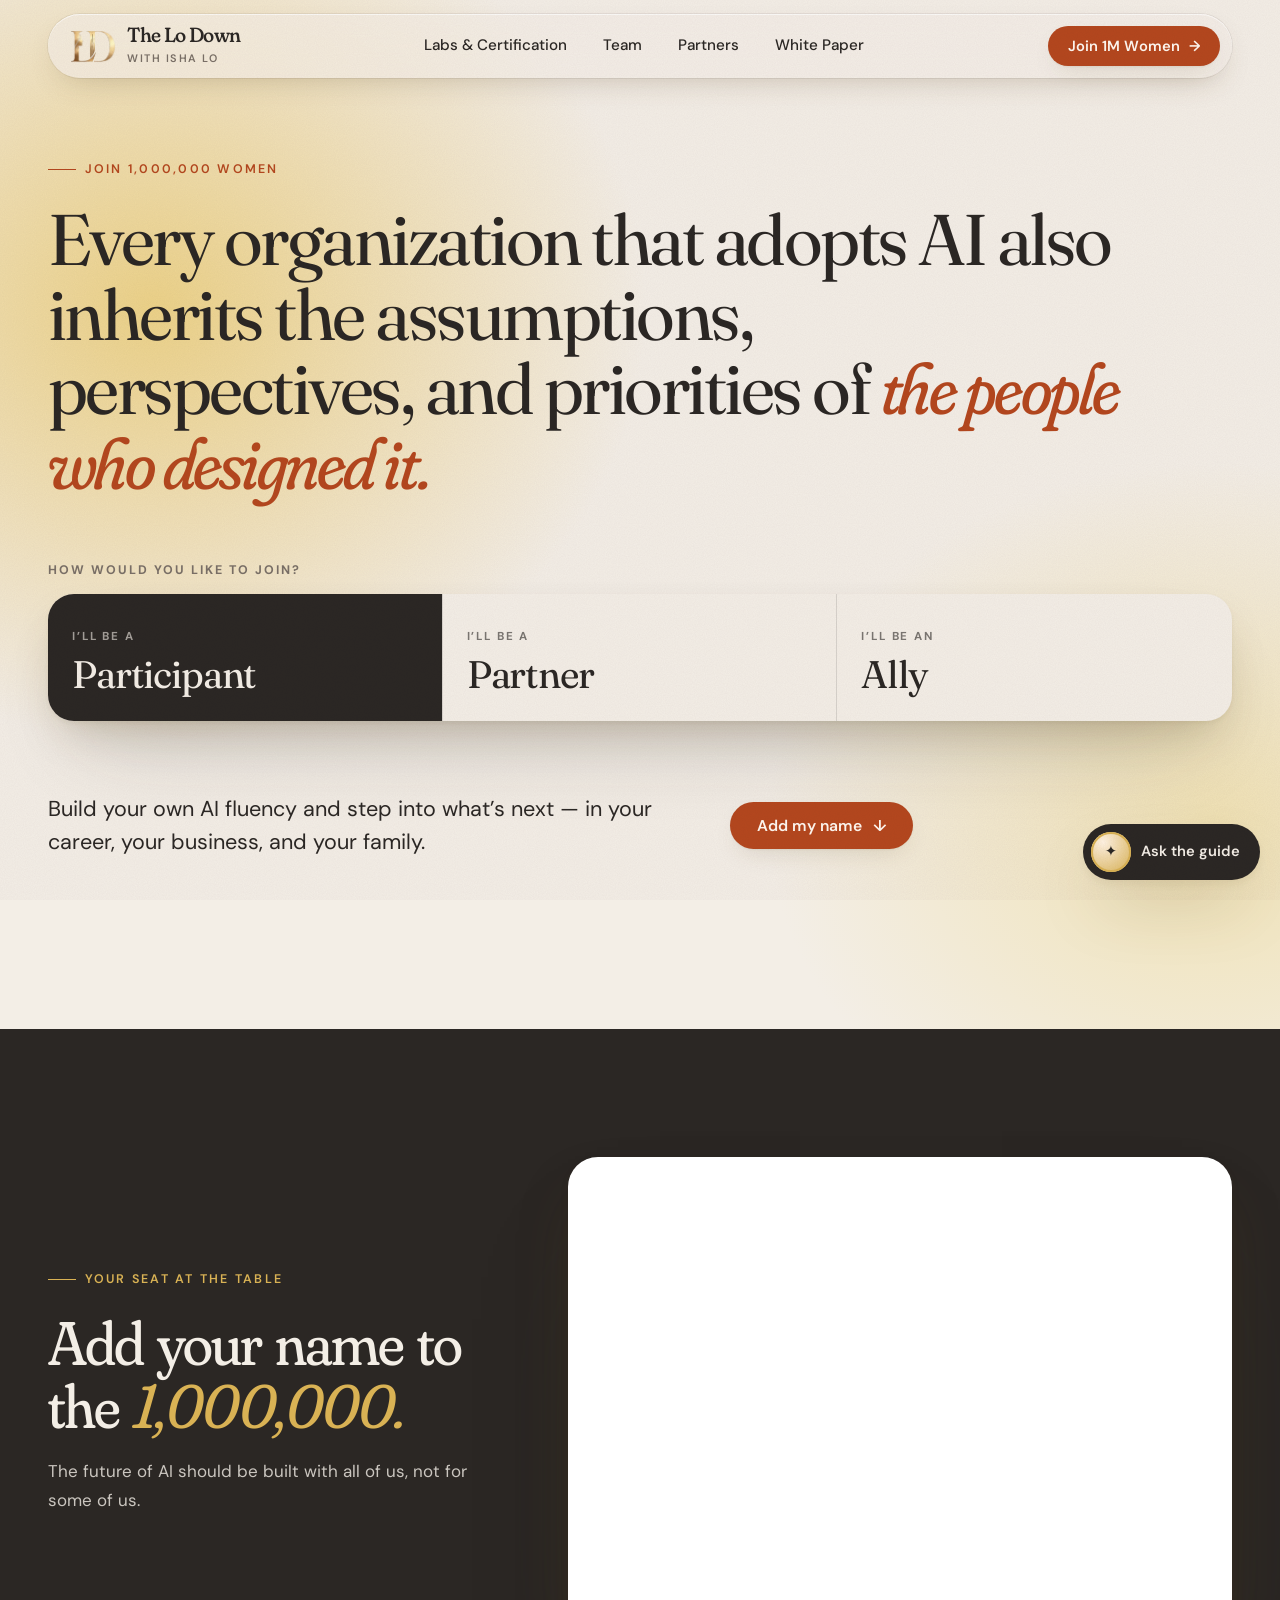
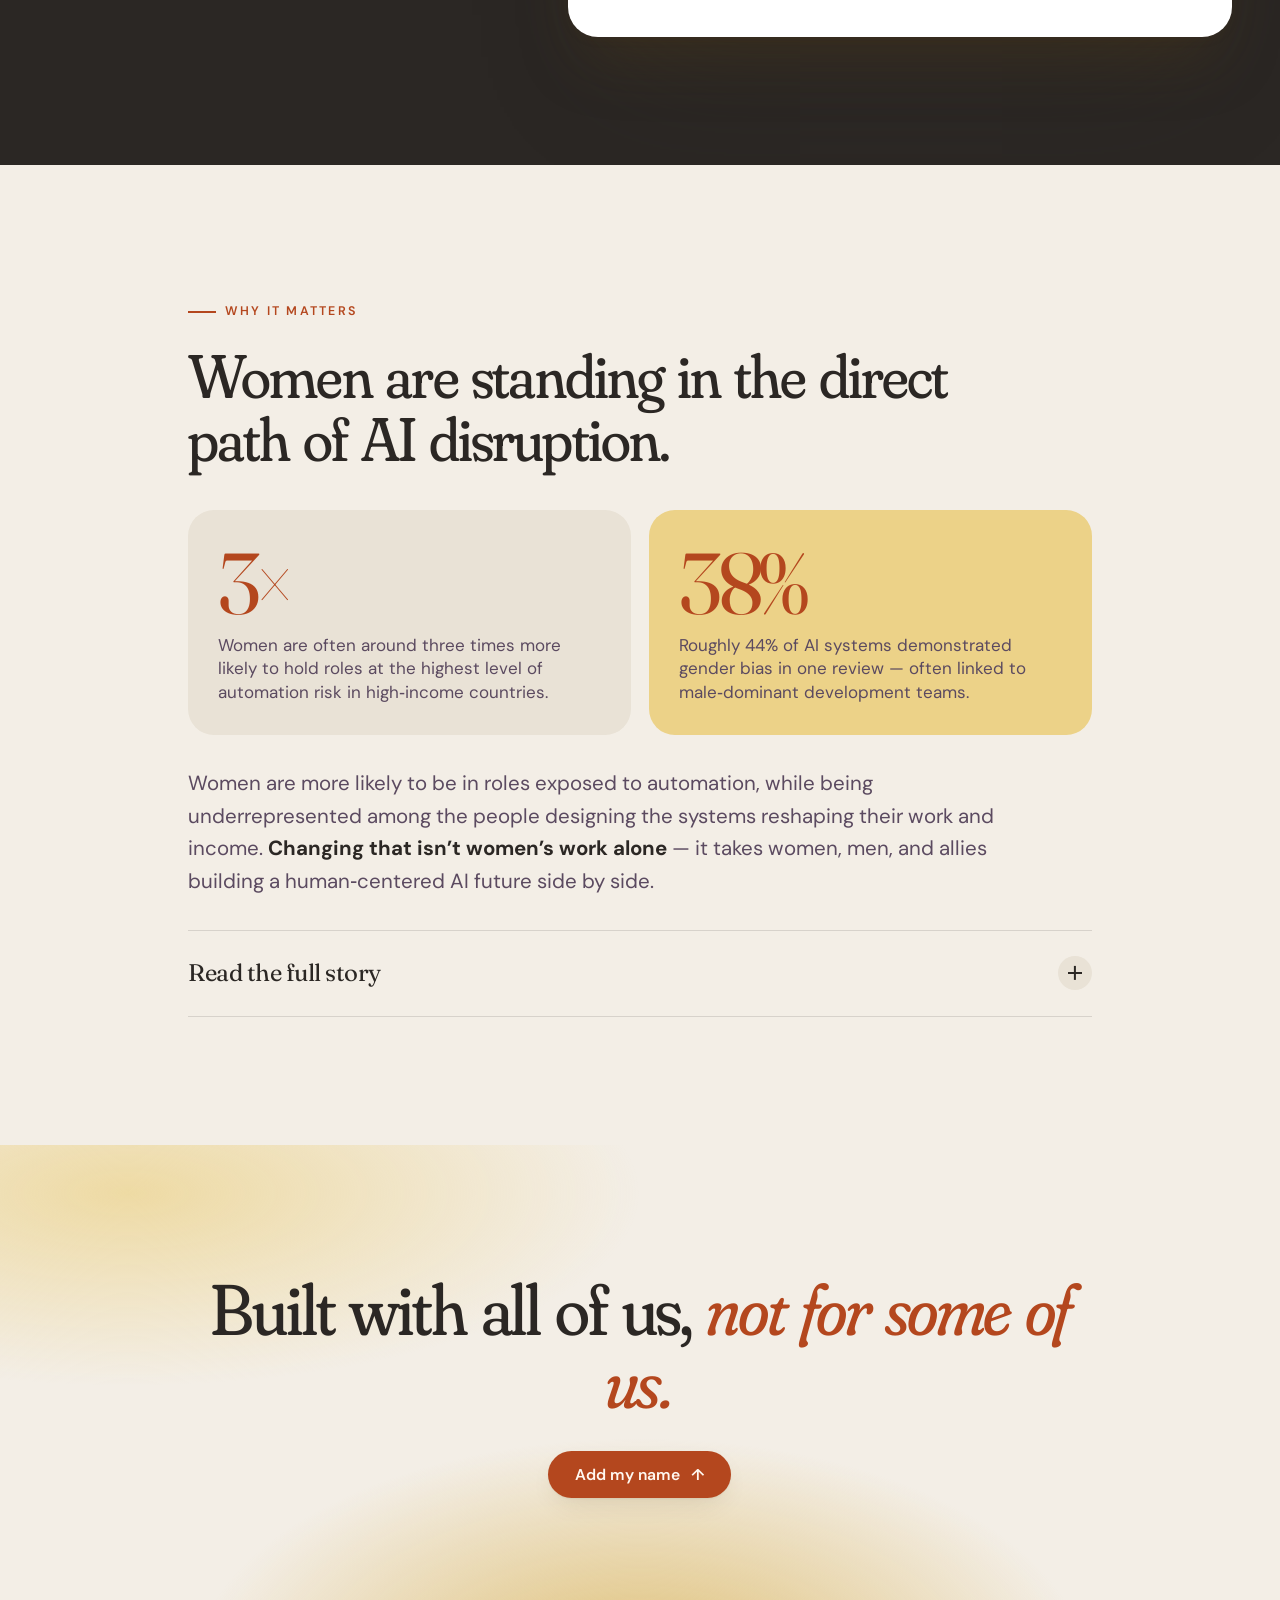
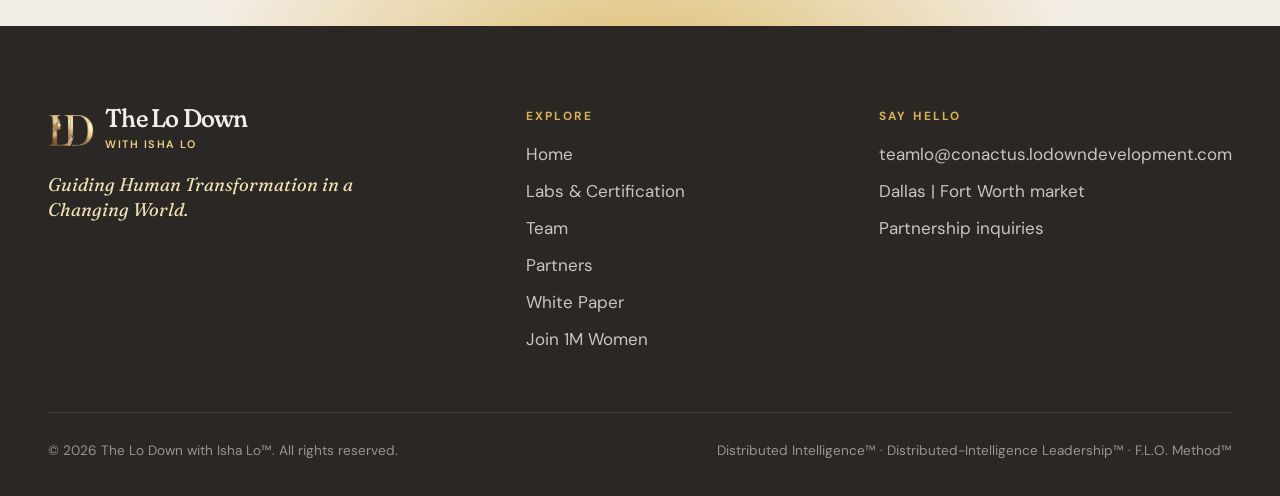
==== join.html @ 31e15799 "Build The Lo Down with Isha Lo website Six-page static site: home, labs and certification, team, joi" ====
<!DOCTYPE html>
<html lang="en">
<head>
<meta charset="utf-8">
<meta name="viewport" content="width=device-width, initial-scale=1">
<title>Join 1M Women — The Lo Down with Isha Lo</title>
<meta name="description" content="Join the mission to transform the digital wellness of 1,000,000 women as a participant, partner, or ally. The future of AI should be built with all of us, not for some of us.">
<link rel="icon" href="images/logo-mark.png">
<link rel="preconnect" href="https://fonts.googleapis.com">
<link rel="preconnect" href="https://fonts.gstatic.com" crossorigin>
<link href="https://fonts.googleapis.com/css2?family=DM+Sans:ital,opsz,wght@0,9..40,300..700;1,9..40,300..700&family=Fraunces:ital,opsz,wght,SOFT@0,9..144,300..700,0..100;1,9..144,300..700,0..100&display=swap" rel="stylesheet">
<link rel="stylesheet" href="css/style.css">
</head>
<body data-page="join">
<div id="site-header"></div>

<main>
<section class="jhero">
  <div class="wrap">
    <span class="eyebrow reveal">Join 1,000,000 Women</span>
    <blockquote class="reveal" style="--d:.06s">Every organization that adopts AI also inherits the assumptions, perspectives, and priorities of <em>the people who designed it.</em></blockquote>

    <div class="roles reveal" style="--d:.14s">
      <p class="pick">How would you like to join?</p>
      <div class="role-tabs" role="tablist" aria-label="How would you like to join?">
        <button role="tab" aria-selected="true" data-r="participant"><span class="n">I’ll be a</span><b>Participant</b></button>
        <button role="tab" aria-selected="false" data-r="partner"><span class="n">I’ll be a</span><b>Partner</b></button>
        <button role="tab" aria-selected="false" data-r="ally"><span class="n">I’ll be an</span><b>Ally</b></button>
      </div>
      <div class="role-panel" id="rolePanel">
        <p>Build your own AI fluency and step into what’s next — in your career, your business, and your family.</p>
        <div class="btns">
          <a class="btn btn-clay" id="roleBtn" href="#form">Add my name <span class="arr">↓</span></a>
          <a class="btn btn-clay" id="rolePartner" href="partners.html" hidden>See partner tiers <span class="arr">→</span></a>
        </div>
      </div>
    </div>
  </div>
</section>

<!-- FORM FIRST: this is the goal of the page -->
<section class="sec enroll" id="form">
  <div class="wrap enroll-grid">
    <div class="reveal">
      <span class="eyebrow">Your seat at the table</span>
      <h2>Add your name to the <em>1,000,000.</em></h2>
      <p style="margin-top:1.2rem">The future of AI should be built with all of us, not for some of us.</p>
    </div>
    <div class="form-embed reveal" style="--d:.1s"><iframe title="Join 1M Women form" src="https://api.leadconnectorhq.com/widget/form/Q6xUotUfxnujanOTKWmt" loading="lazy"></iframe></div>
  </div>
</section>

<!-- WHY: short version first, full research on tap -->
<section class="sec">
  <div class="wrap" style="max-width:1000px">
    <span class="eyebrow reveal">Why it matters</span>
    <h2 class="reveal" style="max-width:14em">Women are standing in the direct path of AI disruption.</h2>
    <div class="dstats">
      <div class="dstat reveal"><b data-count="3" data-suf="×">3×</b><span>Women are often around three times more likely to hold roles at the highest level of automation risk in high‑income countries.</span></div>
      <div class="dstat reveal" style="--d:.1s"><b data-count="44" data-suf="%">44%</b><span>Roughly 44% of AI systems demonstrated gender bias in one review — often linked to male‑dominant development teams.</span></div>
    </div>
    <p class="lead reveal" style="margin-top:2rem">Women are more likely to be in roles exposed to automation, while being underrepresented among the people designing the systems reshaping their work and income. <b style="color:var(--ink)">Changing that isn’t women’s work alone</b> — it takes women, men, and allies building a human‑centered AI future side by side.</p>

    <details class="more reveal">
      <summary>Read the full story <span class="plus"></span></summary>
      <div class="more-body">
        <p>In high‑income countries, women’s jobs are significantly more exposed to AI‑driven automation than men’s. At the same time, women remain underrepresented in AI and data careers, making up only a minority of the global AI workforce.</p>
        <p>Research from the UN system and others finds that this underrepresentation shows up inside the technology itself: in one review, roughly 44% of AI systems demonstrated gender bias, often linked to homogeneous, male‑dominant development teams. When fewer women work in AI and STEM, fewer women influence how these systems are built, governed, and deployed.</p>
        <p><b>AI is becoming part of everyday life across the globe.</b> It is transforming how we live, learn, work, build businesses, access healthcare, manage our finances, and raise our children. Every time we use AI, we inherit more than technology — we inherit the perspectives, values, priorities, assumptions, and blind spots of the people who built it. That’s why who builds AI, and who has a voice in shaping its future, matters to every person on the planet.</p>
      </div>
    </details>
  </div>
</section>

<section class="sec finale">
  <div class="wrap">
    <h2 class="reveal" style="font-size:clamp(2.2rem,5.6vw,4.6rem)">Built with all of us, <em>not for some of us.</em></h2>
    <div class="reveal" style="margin-top:2rem"><a class="btn btn-clay" href="#form">Add my name <span class="arr">↑</span></a></div>
  </div>
</section>
</main>

<div id="site-footer"></div>
<script src="js/main.js"></script>
</body>
</html>
---- css/style.css ----
/* ==========================================================
   The Lo Down with Isha Lo — design system
   Mood: golden-hour, slow, warm. Low sun, soft grain, calm motion.
   Only transform + opacity are animated.
   ========================================================== */

:root {
  /* Palette pulled from the client's live site + logo: warm greige, mustard gold, charcoal, wood, copper.
     (Token names kept from the first pass: peach = light gold tint, apricot = gold accent, lilac = mustard,
      sage = wood, clay = copper CTA, plum = charcoal.) */
  --cream: #F3EEE6;
  --sand: #E9E2D6;
  --peach: #F0E2B4;
  --apricot: #D9B254;
  --clay: #B4471E;
  --clay-d: #8E3514;
  --plum: #2B2724;
  --plum-2: #46403A;
  --mauve: #7A7067;
  --lilac: #ECD288;
  --sage: #B98A55;
  --sage-d: #7C5A32;

  --ink: var(--plum);
  --ink-soft: #5B4A60;
  --line: rgba(43, 39, 36, .14);

  --serif: 'Fraunces', Georgia, 'Times New Roman', serif;
  --sans: 'DM Sans', system-ui, -apple-system, 'Segoe UI', sans-serif;

  --spring: cubic-bezier(.34, 1.56, .64, 1);
  --ease: cubic-bezier(.22, 1, .36, 1);

  /* layered, color-tinted shadows: base -> elevated -> floating */
  --sh-1: 0 1px 2px rgba(90, 64, 24, .07), 0 10px 26px -10px rgba(90, 64, 24, .18);
  --sh-2: 0 2px 4px rgba(90, 64, 24, .06), 0 20px 44px -14px rgba(90, 64, 24, .26), 0 44px 90px -40px rgba(43, 39, 36, .3);
  --sh-3: 0 4px 8px rgba(90, 64, 24, .08), 0 32px 64px -18px rgba(90, 64, 24, .34), 0 70px 120px -50px rgba(43, 39, 36, .45);

  --gut: clamp(20px, 4vw, 48px);
  --sp: clamp(76px, 10vw, 150px);
  --r: 28px;
}

*, *::before, *::after { box-sizing: border-box; }
html { scroll-behavior: smooth; -webkit-text-size-adjust: 100%; }
body {
  margin: 0;
  font-family: var(--sans);
  font-size: 1.0625rem;
  line-height: 1.7;
  color: var(--ink);
  background: var(--cream);
  overflow-x: hidden;
  -webkit-font-smoothing: antialiased;
}
img, svg { display: block; max-width: 100%; }
a { color: inherit; text-decoration: none; }
button { font: inherit; color: inherit; cursor: pointer; border: 0; background: none; padding: 0; }
ul { list-style: none; margin: 0; padding: 0; }
p { margin: 0 0 1.1em; }
h1, h2, h3, h4 { margin: 0; font-family: var(--serif); font-weight: 400; font-variation-settings: "SOFT" 100, "opsz" 144; line-height: 1.02; letter-spacing: -.03em; }
h1, h2, h3 { word-spacing: .07em; }
h1 em, h2 em, h3 em { padding-right: .06em; }
h1 { font-size: clamp(2.7rem, 7vw, 6rem); }
h2 { font-size: clamp(2.1rem, 4.8vw, 4rem); }
h3 { font-size: clamp(1.4rem, 2.4vw, 2rem); line-height: 1.12; letter-spacing: -.02em; }
em, .it { font-style: italic; font-variation-settings: "SOFT" 100, "opsz" 144; }
:focus-visible { outline: 2px solid var(--clay); outline-offset: 3px; border-radius: 6px; }
::selection { background: var(--apricot); color: var(--plum); }

/* film grain */
body::after {
  content: ""; position: fixed; inset: 0; z-index: 900; pointer-events: none; opacity: .07; mix-blend-mode: multiply;
  background-image: url("data:image/svg+xml;utf8,<svg xmlns='http://www.w3.org/2000/svg' width='220' height='220'><filter id='n'><feTurbulence type='fractalNoise' baseFrequency='.9' numOctaves='2' stitchTiles='stitch'/><feColorMatrix values='0 0 0 0 .2  0 0 0 0 .1  0 0 0 0 .15  0 0 0 .9 0'/></filter><rect width='100%' height='100%' filter='url(%23n)'/></svg>");
}

.wrap { width: 100%; max-width: 1280px; margin-inline: auto; padding-inline: var(--gut); }
.sec { padding-block: var(--sp); position: relative; overflow-x: clip; }
.cap-grid > *, .split > *, .team-grid > * { min-width: 0; }
.eyebrow { font-family: var(--sans); font-size: .78rem; font-weight: 600; letter-spacing: .18em; text-transform: uppercase; color: var(--clay); display: inline-flex; align-items: center; gap: .7em; margin-bottom: 1.4rem; }
.eyebrow::before { content: ""; width: 28px; height: 1.5px; background: currentColor; }
.lead { font-size: clamp(1.15rem, 1.6vw, 1.4rem); line-height: 1.6; color: var(--ink-soft); max-width: 40em; }
.tm { font-size: .5em; vertical-align: super; letter-spacing: 0; font-family: var(--sans); }
.sr { position: absolute; width: 1px; height: 1px; overflow: hidden; clip: rect(0 0 0 0); white-space: nowrap; }

/* reveal on scroll */
.js .reveal { opacity: 0; transform: translateY(28px); transition: opacity .9s var(--ease), transform .9s var(--ease); transition-delay: var(--d, 0s); }
.js .reveal.in { opacity: 1; transform: none; }

/* ---------- buttons ---------- */
.btn {
  position: relative; isolation: isolate; display: inline-flex; align-items: center; gap: .65em;
  padding: 1em 1.7em; border-radius: 999px; font-weight: 600; font-size: .98rem; letter-spacing: .005em; line-height: 1;
  transition: transform .5s var(--spring);
  will-change: transform;
}
.btn::before, .btn::after { content: ""; position: absolute; inset: 0; border-radius: inherit; z-index: -1; transition: opacity .35s var(--ease); }
.btn-clay { color: #fff8f0; background: var(--clay); box-shadow: var(--sh-1); }
.btn-clay::after { background: var(--clay-d); opacity: 0; }
.btn-clay::before { box-shadow: 0 18px 36px -10px rgba(180, 71, 30, .65); opacity: 0; }
.btn-clay:hover::after, .btn-clay:focus-visible::after { opacity: 1; }
.btn-clay:hover::before, .btn-clay:focus-visible::before { opacity: 1; }
.btn-ghost { color: var(--ink); box-shadow: inset 0 0 0 1.5px var(--ink); }
.btn-ghost::after { background: var(--plum); opacity: 0; }
.btn-ghost:hover, .btn-ghost:focus-visible { color: var(--cream); }
.btn-ghost:hover::after, .btn-ghost:focus-visible::after { opacity: 1; }
.btn-light { color: var(--plum); background: var(--cream); box-shadow: var(--sh-1); }
.btn-light::after { background: var(--peach); opacity: 0; }
.btn-light:hover::after, .btn-light:focus-visible::after { opacity: 1; }
.btn:hover { transform: translateY(-3px); }
.btn:active { transform: translateY(0) scale(.97); }
.btn .arr { display: inline-block; transition: transform .5s var(--spring); }
.btn:hover .arr { transform: translateX(4px); }

.tlink { position: relative; font-weight: 600; display: inline-flex; gap: .5em; padding-bottom: 2px; }
.tlink::after { content: ""; position: absolute; left: 0; right: 0; bottom: 0; height: 1.5px; background: currentColor; transform-origin: left; transform: scaleX(.35); transition: transform .5s var(--ease); }
.tlink:hover::after, .tlink:focus-visible::after { transform: scaleX(1); }
.tlink:active { opacity: .7; }

/* ---------- header ---------- */
.hdr { position: fixed; top: 14px; left: 0; right: 0; z-index: 500; padding-inline: var(--gut); pointer-events: none; }
.hdr-in {
  pointer-events: auto; max-width: 1280px; margin-inline: auto; display: flex; align-items: center; justify-content: space-between; gap: 20px;
  padding: 10px 12px 10px 22px; border-radius: 999px; position: relative; isolation: isolate;
  background: rgba(243, 238, 230, .72); backdrop-filter: blur(18px) saturate(1.3); -webkit-backdrop-filter: blur(18px) saturate(1.3);
  box-shadow: 0 1px 0 rgba(255, 255, 255, .7) inset, 0 0 0 1px rgba(43, 39, 36, .07), 0 12px 32px -14px rgba(90, 64, 24, .3);
  transition: transform .6s var(--ease);
}
.hdr.hide .hdr-in { transform: translateY(-140%); }
.logo { display: inline-flex; align-items: center; gap: 11px; }
.logo img { height: 34px; width: auto; transition: transform .8s var(--spring); }
.logo:hover img { transform: scale(1.08) rotate(-3deg); }
.logo b { display: block; font-family: var(--serif); font-weight: 500; font-size: 1.28rem; letter-spacing: -.03em; line-height: 1; font-variation-settings: "SOFT" 100, "opsz" 72; }
.logo small { display: block; font-size: .68rem; letter-spacing: .14em; text-transform: uppercase; color: var(--mauve); margin-top: 3px; font-weight: 600; }
.nav { display: flex; align-items: center; gap: 4px; }
.nav a.nl { position: relative; padding: .6em 1.05em; font-weight: 500; font-size: .95rem; border-radius: 999px; }
.nav a.nl::after { content: ""; position: absolute; left: 1.05em; right: 1.05em; bottom: .28em; height: 1.5px; background: var(--clay); transform: scaleX(0); transform-origin: left; transition: transform .5s var(--ease); }
.nav a.nl:hover::after, .nav a.nl:focus-visible::after, .nav a.nl.on::after { transform: scaleX(1); }
.nav a.nl:active { opacity: .6; }
.hdr .btn { padding: .85em 1.35em; font-size: .92rem; }
.burger { display: none; width: 46px; height: 46px; border-radius: 50%; position: relative; }
.burger i { position: absolute; left: 13px; right: 13px; height: 1.8px; background: var(--ink); border-radius: 2px; transition: transform .5s var(--ease); }
.burger i:nth-child(1) { top: 18px; } .burger i:nth-child(2) { top: 26px; }
.menu-open .burger i:nth-child(1) { transform: translateY(4px) rotate(45deg); }
.menu-open .burger i:nth-child(2) { transform: translateY(-4px) rotate(-45deg); }
.mnav { position: fixed; inset: 0; z-index: 480; background: var(--plum); color: var(--cream); display: flex; flex-direction: column; justify-content: center; gap: 6px; padding: 100px var(--gut) 40px; visibility: hidden; opacity: 0; transform: translateY(-16px); transition: opacity .5s var(--ease), transform .6s var(--ease), visibility 0s .6s; }
.menu-open .mnav { visibility: visible; opacity: 1; transform: none; transition-delay: 0s; }
.mnav a.ml { font-family: var(--serif); font-size: clamp(2rem, 9vw, 3rem); letter-spacing: -.03em; padding: .15em 0; border-bottom: 1px solid rgba(243, 238, 230, .12); }
.mnav a.ml:active { opacity: .6; }
.mnav .btn { margin-top: 24px; align-self: flex-start; }
@media (max-width: 940px) {
  .nav { display: none; } .hdr .btn.desk { display: none; } .burger { display: block; }
  .hdr-in { padding: 8px 8px 8px 18px; }
}


/* ---------- hero (home) ---------- */
.hero { position: relative; padding: 150px 0 60px; overflow: hidden; background:
  radial-gradient(60% 55% at 85% 20%, rgba(240, 226, 180, .95), transparent 70%),
  radial-gradient(50% 50% at 8% 90%, rgba(236, 210, 136, .7), transparent 70%),
  radial-gradient(45% 40% at 60% 105%, rgba(217, 178, 84, .5), transparent 70%),
  var(--cream); }
.blob { position: absolute; border-radius: 50%; filter: blur(50px); opacity: .55; pointer-events: none; will-change: transform; }
.blob.a { width: 420px; height: 420px; background: var(--apricot); top: -120px; right: -80px; animation: drift 14s ease-in-out infinite alternate; }
.blob.b { width: 360px; height: 360px; background: var(--lilac); bottom: -100px; left: -100px; animation: drift 18s ease-in-out infinite alternate-reverse; }
@keyframes drift { from { transform: translate3d(0, 0, 0) scale(1); } to { transform: translate3d(-40px, 50px, 0) scale(1.15); } }
.hero-grid { display: grid; grid-template-columns: 1.05fr 1fr; gap: clamp(28px, 5vw, 72px); align-items: center; position: relative; z-index: 2; }
.hero h1 { margin-bottom: .35em; }
.hero h1 .l1 { display: block; }
.hero h1 .l2 { display: block; font-size: .42em; line-height: 1.15; letter-spacing: -.02em; color: var(--clay); font-style: italic; margin-top: .5em; }
.hero .lead { margin-bottom: 2rem; }
.hero .ctas { display: flex; flex-wrap: wrap; gap: 14px; }
.hero-photo { position: relative; }
.arch { position: relative; aspect-ratio: 5/4.3; border-radius: 240px 240px 30px 30px; overflow: hidden; box-shadow: var(--sh-3); isolation: isolate; background: var(--peach); }
.arch img { width: 100%; height: 100%; object-fit: cover; object-position: 50% 40%; transform: scale(1.08); will-change: transform; }
.arch::before { content: ""; position: absolute; inset: 0; z-index: 1; background: linear-gradient(to top, rgba(43, 39, 36, .55), transparent 55%); }
.arch::after { content: ""; position: absolute; inset: 0; z-index: 2; background: linear-gradient(160deg, var(--apricot), var(--clay)); mix-blend-mode: multiply; opacity: .42; }
.chip3 { position: absolute; z-index: 3; background: rgba(243, 238, 230, .92); backdrop-filter: blur(10px); border-radius: 20px; padding: 14px 18px; box-shadow: var(--sh-2); will-change: transform; }
.chip3.c1 { left: -6%; bottom: 12%; animation: bob 7s ease-in-out infinite; }
.chip3.c2 { right: -3%; top: 8%; animation: bob 8s ease-in-out -3s infinite; }
@keyframes bob { 0%, 100% { transform: translateY(0); } 50% { transform: translateY(-10px); } }
.chip3 .k { font-size: .68rem; letter-spacing: .14em; text-transform: uppercase; font-weight: 700; color: var(--mauve); display: block; }
.chip3 .v { font-family: var(--serif); font-size: 1.7rem; letter-spacing: -.03em; line-height: 1.1; }
.chip3 .v small { font-size: .55em; font-family: var(--sans); letter-spacing: 0; color: var(--ink-soft); }
.sunring { position: absolute; z-index: 0; width: 120%; aspect-ratio: 1; left: -10%; top: -12%; border-radius: 50%; border: 1px solid rgba(180, 71, 30, .25); pointer-events: none; }
.sunring.two { width: 145%; left: -22%; top: -24%; border-color: rgba(180, 71, 30, .14); }
@media (max-width: 900px) {
  .hero { padding-top: 112px; }
  .hero-grid { grid-template-columns: 1fr; }
  .hero-photo { order: -1; }
  .arch { aspect-ratio: 4/3; border-radius: 160px 160px 24px 24px; }
  .chip3.c1 { left: 2%; bottom: -14px; } .chip3.c2 { display: none; }
}

/* ---------- ticker ---------- */
.tick-wrap { overflow: hidden; margin-top: 28px; padding-block: 14px; }
.ticker { background: var(--plum); color: var(--peach); overflow: hidden; padding: 20px 0; position: relative; z-index: 2; transform: rotate(-1.2deg); margin: 0 -3vw; }
.ticker-track { display: flex; width: max-content; animation: tick 48s linear infinite; }
.ticker:hover .ticker-track { animation-play-state: paused; }
.ticker span { font-family: var(--serif); font-size: clamp(1.2rem, 2.2vw, 1.8rem); letter-spacing: -.02em; white-space: nowrap; padding-right: 1.4em; font-style: italic; }
.ticker span::after { content: "✦"; margin-left: 1.4em; color: var(--apricot); font-style: normal; font-size: .7em; }
@keyframes tick { to { transform: translateX(-50%); } }

/* ---------- mission counter ---------- */
.mission { text-align: center; overflow: hidden; }
.mission .big { font-family: var(--serif); font-size: clamp(3.6rem, 14vw, 11.5rem); letter-spacing: -.05em; line-height: .9; font-variation-settings: "SOFT" 100, "opsz" 144; background: linear-gradient(180deg, var(--plum) 30%, var(--clay)); -webkit-background-clip: text; background-clip: text; color: transparent; font-variant-numeric: tabular-nums; }
.mission h2 { margin: .35em auto .8em; max-width: 18em; font-size: clamp(1.6rem, 3.2vw, 2.6rem); }
.count { display: inline-flex; gap: clamp(8px, 2vw, 22px); margin: 8px auto 34px; }
.count div { background: rgba(255, 255, 255, .55); border-radius: 22px; padding: 16px clamp(14px, 2.4vw, 30px); box-shadow: var(--sh-1); min-width: clamp(64px, 11vw, 120px); }
.count b { display: block; font-family: var(--serif); font-size: clamp(1.8rem, 4.5vw, 3.4rem); letter-spacing: -.04em; line-height: 1; font-weight: 400; font-variant-numeric: tabular-nums; }
.count small { font-size: .68rem; letter-spacing: .16em; text-transform: uppercase; color: var(--mauve); font-weight: 700; }

/* ---------- isha ---------- */
.isha { background: var(--sand); }
.isha-grid { display: grid; grid-template-columns: .9fr 1.1fr; gap: clamp(32px, 6vw, 96px); align-items: start; }
.isha-side { position: sticky; top: 120px; }
.bigq { font-family: var(--serif); font-size: clamp(2rem, 4.2vw, 3.6rem); line-height: 1.05; letter-spacing: -.03em; }
.bigq em { color: var(--clay); }
.portrait { margin-top: 34px; display: flex; align-items: center; gap: 16px; }
.mono { width: 76px; height: 76px; border-radius: 50%; display: grid; place-items: center; font-family: var(--serif); font-size: 1.7rem; letter-spacing: -.04em; color: var(--plum); background: radial-gradient(circle at 30% 25%, #fff7ea, var(--peach) 45%, var(--apricot)); box-shadow: var(--sh-1), inset 0 -8px 16px rgba(180, 71, 30, .25); }
.portrait b { display: block; font-family: var(--serif); font-size: 1.3rem; font-weight: 500; letter-spacing: -.02em; }
.portrait span { color: var(--mauve); font-size: .95rem; }
.isha-copy p { font-size: 1.12rem; }
.isha-copy p.strong { font-family: var(--serif); font-size: 1.6rem; line-height: 1.25; letter-spacing: -.02em; color: var(--clay-d); }
.isha-copy blockquote { margin: 1.6em 0; padding: 1.4em 1.6em; border-radius: 22px; background: var(--cream); box-shadow: var(--sh-1); font-family: var(--serif); font-size: 1.3rem; line-height: 1.4; letter-spacing: -.01em; position: relative; }
.isha-copy blockquote cite { display: block; margin-top: .7em; font-family: var(--sans); font-style: normal; font-size: .82rem; letter-spacing: .1em; text-transform: uppercase; color: var(--mauve); font-weight: 600; }
@media (max-width: 900px) { .isha-grid { grid-template-columns: 1fr; } .isha-side { position: static; } }

/* ---------- shift slider ---------- */
.shift { --t: 0; }
.shift-grid { display: grid; grid-template-columns: 1fr 1fr; gap: clamp(28px, 5vw, 80px); align-items: center; }
.shift-photo { position: relative; aspect-ratio: 4/4.6; border-radius: 200px 200px 28px 28px; overflow: hidden; box-shadow: var(--sh-3); isolation: isolate; background: var(--plum); }
.shift-photo img { width: 100%; height: 100%; object-fit: cover; object-position: 50% 30%; filter: grayscale(calc(1 - var(--t))) brightness(calc(.62 + var(--t) * .42)) contrast(calc(.9 + var(--t) * .12)); }
.shift-photo::before { content: ""; position: absolute; inset: 0; z-index: 1; background: linear-gradient(160deg, var(--apricot), var(--clay)); mix-blend-mode: multiply; opacity: calc(var(--t) * .5); }
.shift-photo::after { content: ""; position: absolute; inset: 0; z-index: 2; background: linear-gradient(to top, rgba(43, 39, 36, .6), transparent 55%); }
.shift-halo { position: absolute; z-index: 0; inset: -10%; border-radius: 50%; background: radial-gradient(closest-side, rgba(217, 178, 84, .8), transparent); opacity: var(--t); pointer-events: none; }
.shift-photo-wrap { position: relative; }
.shift-word { position: relative; height: 1.05em; font-family: var(--serif); font-size: clamp(2.6rem, 6.4vw, 5.4rem); letter-spacing: -.04em; line-height: 1; margin-bottom: .25em; }
.shift-word span { position: absolute; left: 0; top: 0; white-space: nowrap; }
.shift-word .w0 { opacity: calc(1 - var(--t) * 1.6); color: var(--mauve); }
.shift-word .w1 { opacity: calc(var(--t) * 1.6 - .6); color: var(--clay); font-style: italic; }
.shift-line { position: relative; min-height: 5.2em; font-size: 1.25rem; line-height: 1.5; color: var(--ink-soft); max-width: 26em; }
.shift-line span { position: absolute; left: 0; top: 0; opacity: 0; transition: opacity .5s var(--ease); }
.shift-line b { color: var(--ink); }
.range { --thumb: 44px; position: relative; margin-top: 30px; }
.range input { -webkit-appearance: none; appearance: none; width: 100%; height: var(--thumb); background: transparent; cursor: grab; margin: 0; position: relative; z-index: 2; }
.range input:active { cursor: grabbing; }
.range input::-webkit-slider-runnable-track { height: 8px; border-radius: 8px; background: linear-gradient(90deg, var(--mauve), var(--apricot) 55%, var(--clay)); }
.range input::-moz-range-track { height: 8px; border-radius: 8px; background: linear-gradient(90deg, var(--mauve), var(--apricot) 55%, var(--clay)); }
.range input::-webkit-slider-thumb { -webkit-appearance: none; width: var(--thumb); height: var(--thumb); margin-top: -18px; border-radius: 50%; background: var(--cream); border: 0; box-shadow: 0 0 0 6px rgba(180, 71, 30, .18), var(--sh-2); transition: transform .4s var(--spring); }
.range input::-moz-range-thumb { width: var(--thumb); height: var(--thumb); border-radius: 50%; background: var(--cream); border: 0; box-shadow: 0 0 0 6px rgba(180, 71, 30, .18), var(--sh-2); }
.range input:hover::-webkit-slider-thumb { transform: scale(1.08); }
.range input:active::-webkit-slider-thumb { transform: scale(.94); }
.range input:focus-visible { outline: none; }
.range input:focus-visible::-webkit-slider-thumb { box-shadow: 0 0 0 6px rgba(180, 71, 30, .5), var(--sh-2); }
.range-l { display: flex; justify-content: space-between; margin-top: 10px; font-size: .78rem; letter-spacing: .14em; text-transform: uppercase; font-weight: 700; color: var(--mauve); }
.hint { display: inline-flex; align-items: center; gap: .6em; font-size: .85rem; color: var(--mauve); margin-top: 20px; }
@media (max-width: 900px) { .shift-grid { grid-template-columns: 1fr; } .shift-photo { aspect-ratio: 4/3.6; border-radius: 140px 140px 24px 24px; } .shift-word { font-size: clamp(2.2rem, 11vw, 3.4rem); } }

/* ---------- audience rows ---------- */
.who { background: var(--plum); color: var(--cream); overflow: hidden; }
.who .eyebrow { color: var(--apricot); }
.who-row { display: grid; grid-template-columns: 70px 1fr; gap: 16px; align-items: baseline; padding: clamp(22px, 3vw, 38px) 0; border-top: 1px solid rgba(243, 238, 230, .16); position: relative; transition: transform .7s var(--ease); }
.who-row:last-child { border-bottom: 1px solid rgba(243, 238, 230, .16); }
.who-row:hover { transform: translateX(14px); }
.who-row .n { font-family: var(--serif); font-style: italic; color: var(--apricot); font-size: 1.1rem; }
.who-row p { margin: 0; font-family: var(--serif); font-size: clamp(1.5rem, 3.6vw, 3rem); line-height: 1.1; letter-spacing: -.03em; }
.who-row p em { color: var(--apricot); }
.who-foot { margin-top: 44px; color: rgba(243, 238, 230, .75); max-width: 38em; }
.who-foot b { color: var(--cream); font-weight: 600; }

/* ---------- three transformations (tabs) ---------- */
.tr { --bg: var(--peach); background: var(--bg); transition: background-color .8s var(--ease); }
.tr[data-t="1"] { --bg: var(--lilac); } .tr[data-t="2"] { --bg: #E3D3B4; }
.tr-grid { display: grid; grid-template-columns: .85fr 1.15fr; gap: clamp(28px, 5vw, 80px); margin-top: 44px; align-items: start; }
.tr-tabs { display: grid; gap: 4px; }
.tr-tab { text-align: left; padding: 22px 8px 22px 0; border-top: 1.5px solid var(--line); position: relative; display: flex; align-items: baseline; gap: 16px; }
.tr-tab:last-child { border-bottom: 1.5px solid var(--line); }
.tr-tab .n { font-family: var(--serif); font-style: italic; color: var(--mauve); }
.tr-tab .t { font-family: var(--serif); font-size: clamp(1.8rem, 3.4vw, 2.8rem); letter-spacing: -.03em; line-height: 1; opacity: .45; transition: opacity .5s var(--ease), transform .6s var(--spring); transform-origin: left; }
.tr-tab:hover .t { opacity: .8; }
.tr-tab[aria-selected="true"] .t { opacity: 1; transform: translateX(10px); }
.tr-tab::after { content: ""; position: absolute; left: 0; right: 0; top: -1.5px; height: 1.5px; background: var(--plum); transform: scaleX(0); transform-origin: left; transition: transform .7s var(--ease); }
.tr-tab[aria-selected="true"]::after { transform: scaleX(1); }
.tr-panel { position: relative; min-height: 340px; }
.tr-pane { position: absolute; inset: 0 0 auto 0; opacity: 0; transform: translateY(18px); pointer-events: none; transition: opacity .6s var(--ease), transform .7s var(--ease); }
.tr-pane.on { position: relative; opacity: 1; transform: none; pointer-events: auto; }
.tr-pane h3 { font-size: clamp(1.7rem, 3vw, 2.4rem); margin-bottom: .6em; }
.tr-pane p { font-size: 1.18rem; max-width: 34em; }
.tr-pane .tag { display: inline-block; margin-top: .6em; padding: .5em 1em; border-radius: 999px; background: rgba(43, 39, 36, .09); font-size: .82rem; font-weight: 600; letter-spacing: .04em; }
@media (max-width: 900px) { .tr-grid { grid-template-columns: 1fr; } .tr-panel { min-height: 0; } .tr-pane { position: static; display: none; } .tr-pane.on { display: block; } }

/* ---------- portfolio rows ---------- */
.port-row { display: grid; grid-template-columns: 1fr auto; gap: 18px 40px; align-items: center; padding: clamp(26px, 3.4vw, 44px) 0; border-top: 1.5px solid var(--line); position: relative; }
.port-row:last-child { border-bottom: 1.5px solid var(--line); }
.port-row::before { content: ""; position: absolute; inset: 0 -20px; background: var(--sand); border-radius: 26px; opacity: 0; transition: opacity .5s var(--ease); z-index: -1; }
.port-row:hover::before, .port-row:focus-within::before { opacity: 1; }
.port-row h3 { font-size: clamp(1.8rem, 3.8vw, 3.2rem); letter-spacing: -.035em; }
.port-row p { margin: .5em 0 0; color: var(--ink-soft); max-width: 36em; }
.port-row .pr { text-align: right; font-family: var(--serif); font-size: clamp(1.4rem, 2.4vw, 2.1rem); letter-spacing: -.03em; line-height: 1.15; }
.port-row .pr small { display: block; font-family: var(--sans); font-size: .72rem; letter-spacing: .14em; text-transform: uppercase; color: var(--mauve); font-weight: 700; margin-top: 4px; }
.port-row .go { position: absolute; inset: 0; z-index: 2; }
@media (max-width: 700px) { .port-row { grid-template-columns: 1fr; } .port-row .pr { text-align: left; } }

/* ---------- women stats ---------- */
.stats { background: var(--plum); color: var(--cream); overflow: hidden; }
.stats::before { content: ""; position: absolute; width: 900px; height: 900px; border-radius: 50%; right: -300px; top: -300px; background: radial-gradient(circle at center, rgba(217, 178, 84, .32) 0, rgba(217, 178, 84, 0) 68%); pointer-events: none; }
.stats .eyebrow { color: var(--apricot); }
.stats-grid { display: grid; grid-template-columns: 1fr 1fr; gap: clamp(30px, 6vw, 96px); align-items: start; margin-top: 30px; position: relative; }
.bar { margin-bottom: 40px; }
.bar .top { display: flex; align-items: baseline; gap: 14px; margin-bottom: 14px; }
.bar .x { font-family: var(--serif); font-size: clamp(3.4rem, 8vw, 6.4rem); letter-spacing: -.05em; line-height: .9; color: var(--apricot); font-variant-numeric: tabular-nums; }
.bar .cap { font-size: 1.05rem; color: rgba(243, 238, 230, .82); max-width: 20em; line-height: 1.4; }
.track { display: grid; gap: 8px; }
.track div { display: flex; align-items: center; gap: 12px; font-size: .78rem; letter-spacing: .1em; text-transform: uppercase; font-weight: 700; color: rgba(243, 238, 230, .6); }
.track div i { display: block; height: 14px; border-radius: 14px; transform-origin: left; transform: scaleX(0); transition: transform 1.6s var(--ease) .2s; }
.reveal.in .track i { transform: scaleX(1); }
.track .m i { background: rgba(243, 238, 230, .3); width: calc(100% / var(--max)); }
.track .f i { background: linear-gradient(90deg, var(--apricot), var(--clay)); width: calc(100% * var(--v) / var(--max)); }
.track div span { width: 5.6em; flex: none; }
.stats p.note { color: rgba(243, 238, 230, .8); font-size: 1.1rem; max-width: 30em; }
@media (max-width: 900px) { .stats-grid { grid-template-columns: 1fr; } }

/* ---------- paper teaser / CTA ---------- */
.teaser { background: var(--sand); overflow: hidden; }
.teaser-in { display: grid; grid-template-columns: 1.2fr .8fr; gap: clamp(28px, 6vw, 90px); align-items: center; }
.teaser h2 { margin-bottom: .5em; }
.teaser h2 em { color: var(--clay); }
.docs { position: relative; height: 380px; }
.doc { position: absolute; width: 62%; aspect-ratio: 3/4; border-radius: 10px 22px 10px 10px; background: var(--cream); box-shadow: var(--sh-2); padding: 26px 24px; display: flex; flex-direction: column; justify-content: space-between; transition: transform .8s var(--spring); }
.doc.d1 { left: 4%; top: 8%; transform: rotate(-8deg); background: var(--peach); }
.doc.d2 { left: 20%; top: 0; transform: rotate(-1deg); background: var(--plum); color: var(--cream); z-index: 2; }
.doc.d3 { right: 0; top: 14%; transform: rotate(7deg); background: var(--lilac); }
.docs:hover .d1 { transform: rotate(-13deg) translateX(-16px); } .docs:hover .d3 { transform: rotate(12deg) translateX(16px); } .docs:hover .d2 { transform: translateY(-10px); }
.doc h4 { font-size: 1.5rem; line-height: 1.05; }
.doc small { font-size: .66rem; letter-spacing: .16em; text-transform: uppercase; font-weight: 700; opacity: .7; }
.doc .ln { height: 6px; border-radius: 6px; background: currentColor; opacity: .2; margin-top: 8px; }
@media (max-width: 900px) { .teaser-in { grid-template-columns: 1fr; } .docs { height: 320px; } }
.finale { text-align: center; position: relative; overflow: hidden; background:
  radial-gradient(50% 70% at 50% 110%, rgba(217, 178, 84, .8), transparent 70%),
  radial-gradient(40% 40% at 10% 10%, rgba(236, 210, 136, .7), transparent),
  var(--cream); }
.finale h2 { font-size: clamp(2.4rem, 7vw, 6rem); max-width: 12em; margin: 0 auto .4em; }
.finale h2 em { color: var(--clay); }
.finale .lead { margin: 0 auto 2rem; }

/* ---------- footer ---------- */
.ftr { background: var(--plum); color: rgba(243, 238, 230, .8); padding: 80px 0 34px; position: relative; overflow: hidden; }
.ftr-top { display: grid; grid-template-columns: 1.4fr 1fr 1fr; gap: 40px; padding-bottom: 50px; border-bottom: 1px solid rgba(243, 238, 230, .14); }
.ftr .logo b { color: var(--cream); font-size: 1.6rem; } .ftr .logo small { color: var(--lilac); }
.ftr h5 { margin: 0 0 14px; font-size: .74rem; letter-spacing: .18em; text-transform: uppercase; color: var(--apricot); font-weight: 700; }
.ftr li { margin-bottom: 8px; }
.ftr li a { position: relative; }
.ftr li a::after { content: ""; position: absolute; left: 0; right: 0; bottom: -2px; height: 1px; background: currentColor; transform: scaleX(0); transform-origin: left; transition: transform .5s var(--ease); }
.ftr li a:hover::after, .ftr li a:focus-visible::after { transform: scaleX(1); }
.ftr li a:active { opacity: .6; }
.ftr .mm { font-family: var(--serif); font-style: italic; font-size: 1.15rem; margin-top: 18px; max-width: 20em; color: var(--peach); line-height: 1.35; }
.ftr-bot { display: flex; justify-content: space-between; flex-wrap: wrap; gap: 10px; padding-top: 26px; font-size: .85rem; color: rgba(243, 238, 230, .55); }
@media (max-width: 800px) { .ftr-top { grid-template-columns: 1fr; } }

/* ---------- modal (join form) ---------- */
.modal { position: fixed; inset: 0; z-index: 800; display: grid; place-items: center; padding: 16px; visibility: hidden; transition: visibility 0s .5s; }
.modal.open { visibility: visible; transition-delay: 0s; }
.modal-bg { position: absolute; inset: 0; background: rgba(43, 39, 36, .62); backdrop-filter: blur(6px); opacity: 0; transition: opacity .5s var(--ease); }
.modal.open .modal-bg { opacity: 1; }
.modal-card { position: relative; width: min(620px, 100%); max-height: 92vh; overflow: hidden; border-radius: 30px; background: var(--cream); box-shadow: var(--sh-3); display: flex; flex-direction: column; opacity: 0; transform: translateY(40px) scale(.96); transition: opacity .5s var(--ease), transform .7s var(--spring); }
.modal.open .modal-card { opacity: 1; transform: none; }
.modal-head { padding: 26px 30px 6px; }
.modal-head h3 { font-size: 2rem; }
.modal-head p { margin: .4em 0 0; color: var(--ink-soft); font-size: .98rem; line-height: 1.5; }
.modal-x { position: absolute; top: 14px; right: 14px; width: 42px; height: 42px; border-radius: 50%; background: var(--sand); z-index: 2; font-size: 1.3rem; line-height: 1; transition: transform .5s var(--spring); }
.modal-x:hover { transform: rotate(90deg); } .modal-x:active { transform: scale(.9); }
.modal iframe { width: 100%; height: min(760px, 70vh); border: 0; }
.form-embed { border-radius: 30px; overflow: hidden; background: #fff; box-shadow: var(--sh-3); }
.form-embed iframe { width: 100%; height: 820px; border: 0; display: block; }

/* ---------- chat ---------- */
.chat-fab { position: fixed; right: 20px; bottom: 20px; z-index: 600; display: flex; align-items: center; gap: 10px; padding: 8px 20px 8px 8px; border-radius: 999px; background: var(--plum); color: var(--cream); box-shadow: var(--sh-3); font-weight: 600; font-size: .92rem; transition: transform .5s var(--spring); }
.chat-fab:hover { transform: translateY(-3px); } .chat-fab:active { transform: scale(.96); }
.chat-fab .dot { width: 40px; height: 40px; border-radius: 50%; background: radial-gradient(circle at 30% 25%, #fff3e3, var(--apricot)); display: grid; place-items: center; color: var(--plum); position: relative; }
.chat-fab .dot::after { content: ""; position: absolute; inset: 0; border-radius: 50%; border: 2px solid var(--apricot); animation: ping 2.6s var(--ease) infinite; }
@keyframes ping { from { transform: scale(1); opacity: .8; } to { transform: scale(1.7); opacity: 0; } }
.chat { position: fixed; right: 20px; bottom: 20px; z-index: 700; width: min(380px, calc(100vw - 32px)); height: min(560px, calc(100vh - 40px)); border-radius: 28px; background: var(--cream); box-shadow: var(--sh-3); display: flex; flex-direction: column; overflow: hidden; visibility: hidden; opacity: 0; transform: translateY(24px) scale(.96); transform-origin: bottom right; transition: opacity .4s var(--ease), transform .6s var(--spring), visibility 0s .6s; }
.chat.open { visibility: visible; opacity: 1; transform: none; transition-delay: 0s; }
.chat-h { padding: 18px 20px; background: var(--plum); color: var(--cream); display: flex; align-items: center; gap: 12px; }
.chat-h b { font-family: var(--serif); font-size: 1.2rem; font-weight: 500; display: block; line-height: 1.1; }
.chat-h small { color: var(--lilac); font-size: .78rem; }
.chat-h .x { margin-left: auto; width: 34px; height: 34px; border-radius: 50%; background: rgba(243, 238, 230, .12); font-size: 1.1rem; transition: transform .4s var(--spring); }
.chat-h .x:hover { transform: rotate(90deg); }
.chat-b { flex: 1; overflow-y: auto; padding: 18px; display: flex; flex-direction: column; gap: 10px; scroll-behavior: smooth; }
.msg { max-width: 86%; padding: 11px 15px; border-radius: 18px; font-size: .95rem; line-height: 1.5; animation: pop .5s var(--spring) both; }
.msg.bot { background: var(--sand); border-bottom-left-radius: 6px; align-self: flex-start; }
.msg.me { background: var(--clay); color: #fff8f0; border-bottom-right-radius: 6px; align-self: flex-end; }
.msg a { text-decoration: underline; font-weight: 600; }
@keyframes pop { from { opacity: 0; transform: translateY(10px) scale(.96); } to { opacity: 1; transform: none; } }
.quick { display: flex; flex-wrap: wrap; gap: 7px; padding: 0 18px 12px; }
.quick button { padding: .55em 1em; border-radius: 999px; font-size: .84rem; font-weight: 600; box-shadow: inset 0 0 0 1.5px var(--clay); color: var(--clay-d); transition: transform .4s var(--spring); }
.quick button:hover { transform: translateY(-2px); background: var(--peach); } .quick button:active { transform: scale(.95); }
.chat-f { display: flex; gap: 8px; padding: 12px 14px 14px; border-top: 1px solid var(--line); }
.chat-f input { flex: 1; border: 0; background: var(--sand); border-radius: 999px; padding: .8em 1.1em; font: inherit; font-size: .95rem; color: var(--ink); min-width: 0; }
.chat-f input:focus-visible { outline: 2px solid var(--clay); }
.chat-f button { width: 44px; height: 44px; border-radius: 50%; background: var(--clay); color: #fff8f0; flex: none; transition: transform .4s var(--spring); }
.chat-f button:hover { transform: scale(1.08); } .chat-f button:active { transform: scale(.92); }

/* ==========================================================
   INNER PAGES — each with its own structure
   ========================================================== */
.phead { padding: 150px 0 60px; position: relative; overflow: hidden; }
.phead h1 { max-width: 12em; }
.phead h1 em { color: var(--clay); }
.phead .lead { margin-top: 1.4rem; }
.phead.programs { background: radial-gradient(50% 60% at 90% 0, var(--peach), transparent 70%), var(--cream); }

/* programs: sticky sub-nav */
.subnav { position: sticky; top: 84px; z-index: 300; margin-top: 8px; }
.subnav-in { display: inline-flex; gap: 4px; padding: 6px; border-radius: 999px; background: rgba(243, 238, 230, .8); backdrop-filter: blur(14px); box-shadow: 0 0 0 1px var(--line), var(--sh-1); overflow-x: auto; max-width: 100%; }
.subnav a { padding: .6em 1.2em; border-radius: 999px; font-size: .9rem; font-weight: 600; white-space: nowrap; position: relative; isolation: isolate; }
.subnav a::before { content: ""; position: absolute; inset: 0; border-radius: inherit; background: var(--plum); opacity: 0; z-index: -1; transition: opacity .4s var(--ease); }
.subnav a.on { color: var(--cream); } .subnav a.on::before, .subnav a:hover::before { opacity: 1; } .subnav a:hover { color: var(--cream); }
.subnav a:active { opacity: .7; }

.split { display: grid; grid-template-columns: 5fr 7fr; gap: clamp(30px, 6vw, 100px); align-items: start; }
.split .stick { position: sticky; top: 150px; }
@media (max-width: 900px) { .split { grid-template-columns: 1fr; } .split .stick { position: static; } }
.pillrow { display: flex; flex-wrap: wrap; gap: 10px; margin: 20px 0 0; }
.pill { padding: .55em 1.1em; border-radius: 999px; background: var(--sand); font-size: .88rem; font-weight: 600; }
.pill.dk { background: var(--plum); color: var(--cream); }
.checks li { display: grid; grid-template-columns: 34px 1fr; gap: 14px; padding: 18px 0; border-top: 1px solid var(--line); font-size: 1.1rem; line-height: 1.5; }
.checks li:last-child { border-bottom: 1px solid var(--line); }
.checks li::before { content: "✓"; width: 30px; height: 30px; border-radius: 50%; background: var(--peach); display: grid; place-items: center; font-size: .85rem; color: var(--clay-d); font-weight: 700; margin-top: 2px; }
.facts { display: grid; grid-template-columns: repeat(3, 1fr); gap: 0; margin-top: 30px; border-radius: 24px; background: var(--plum); color: var(--cream); overflow: hidden; }
.facts div { padding: 22px 24px; border-right: 1px solid rgba(243, 238, 230, .14); }
.facts div:last-child { border: 0; }
.facts b { display: block; font-family: var(--serif); font-weight: 400; font-size: 1.7rem; letter-spacing: -.03em; line-height: 1.1; color: var(--apricot); }
.facts small { font-size: .74rem; letter-spacing: .12em; text-transform: uppercase; font-weight: 600; opacity: .75; }
@media (max-width: 640px) { .facts { grid-template-columns: 1fr; } .facts div { border-right: 0; border-bottom: 1px solid rgba(243, 238, 230, .14); } }

.forum { background: var(--plum); color: var(--cream); overflow: hidden; }
.forum .eyebrow { color: var(--apricot); }
.forum h2 em { color: var(--apricot); }
.forum p { color: rgba(243, 238, 230, .8); }
.forum::after { content: ""; position: absolute; width: 700px; height: 700px; border-radius: 50%; left: -260px; bottom: -420px; background: radial-gradient(closest-side, rgba(236, 210, 136, .28), transparent); pointer-events: none; }

/* sessions */
.filters { display: inline-flex; gap: 4px; padding: 5px; border-radius: 999px; background: var(--sand); margin: 24px 0 18px; }
.filters button { padding: .55em 1.2em; border-radius: 999px; font-weight: 600; font-size: .9rem; position: relative; isolation: isolate; }
.filters button::before { content: ""; position: absolute; inset: 0; border-radius: inherit; background: var(--plum); opacity: 0; z-index: -1; transition: opacity .4s var(--ease); }
.filters button[aria-pressed="true"] { color: var(--cream); } .filters button[aria-pressed="true"]::before { opacity: 1; }
.filters button:active { transform: scale(.96); }
.sess { display: grid; grid-template-columns: 92px 1fr auto; gap: 24px; align-items: center; padding: 22px 26px 22px 22px; border-radius: 26px; background: #fff9f1; box-shadow: var(--sh-1); margin-bottom: 14px; transition: transform .6s var(--spring); position: relative; }
.sess:hover { transform: translateY(-4px) scale(1.01); }
.sess.hide { display: none; }
.sess .dt { width: 92px; text-align: center; border-radius: 20px; padding: 12px 0; background: linear-gradient(160deg, var(--peach), var(--apricot)); color: var(--plum); }
.sess .dt b { display: block; font-family: var(--serif); font-size: 2.3rem; line-height: 1; letter-spacing: -.04em; font-weight: 400; }
.sess .dt small { font-size: .7rem; font-weight: 700; letter-spacing: .14em; text-transform: uppercase; }
.sess h4 { font-size: 1.35rem; letter-spacing: -.02em; }
.sess .meta { color: var(--ink-soft); font-size: .95rem; margin-top: 4px; display: flex; gap: 14px; flex-wrap: wrap; }
.sess .pr { font-family: var(--serif); font-size: 1.6rem; letter-spacing: -.03em; text-align: right; }
.sess .pr .btn { font-family: var(--sans); letter-spacing: 0; line-height: 1; margin-top: 8px; padding: .75em 1.2em; font-size: .85rem; display: inline-flex; }
.sess.past { opacity: .55; }
.sess.past .btn { display: none; }
.sess.past .pr::after { content: "Completed"; display: block; font-family: var(--sans); font-size: .72rem; letter-spacing: .14em; text-transform: uppercase; font-weight: 700; color: var(--mauve); }
@media (max-width: 720px) { .sess { grid-template-columns: 76px 1fr; padding: 16px; gap: 16px; } .sess .dt { width: 76px; } .sess .pr { grid-column: 1 / -1; text-align: left; display: flex; align-items: center; justify-content: space-between; } .sess .pr .btn { margin: 0; } }

/* certification */
.cert { background: var(--sand); }
.cap-grid { display: grid; grid-template-columns: .9fr 1.1fr; gap: clamp(20px, 4vw, 60px); margin-top: 40px; }
.cap-list { display: grid; gap: 6px; align-content: start; }
.cap-list button { text-align: left; padding: 16px 20px; border-radius: 18px; display: flex; gap: 14px; align-items: center; font-weight: 600; font-size: 1.02rem; position: relative; isolation: isolate; transition: transform .5s var(--spring); }
.cap-list button::before { content: ""; position: absolute; inset: 0; border-radius: inherit; background: var(--cream); box-shadow: var(--sh-1); opacity: 0; z-index: -1; transition: opacity .4s var(--ease); }
.cap-list button:hover::before, .cap-list button[aria-selected="true"]::before { opacity: 1; }
.cap-list button[aria-selected="true"] { transform: translateX(8px); }
.cap-list button:active { transform: scale(.98); }
.cap-list .n { font-family: var(--serif); font-style: italic; color: var(--clay); font-weight: 400; min-width: 1.6em; }
.cap-card { position: sticky; top: 150px; align-self: start; border-radius: 30px; background: var(--plum); color: var(--cream); padding: clamp(28px, 4vw, 52px); min-height: 320px; box-shadow: var(--sh-3); overflow: hidden; }
.cap-card::after { content: ""; position: absolute; width: 320px; height: 320px; border-radius: 50%; right: -100px; bottom: -140px; background: radial-gradient(closest-side, var(--apricot), transparent); opacity: .5; pointer-events: none; }
.cap-card .k { font-size: .74rem; letter-spacing: .18em; text-transform: uppercase; color: var(--apricot); font-weight: 700; }
.cap-card h3 { margin: .5em 0 .6em; font-size: clamp(1.7rem, 3vw, 2.5rem); }
.cap-card p { font-size: 1.2rem; line-height: 1.55; margin: 0; transition: opacity .4s var(--ease); }
@media (max-width: 900px) { .cap-grid { grid-template-columns: 1fr; } .cap-card { position: static; order: -1; } }
.seal { width: 150px; height: 150px; position: relative; flex: none; }
.seal svg { width: 100%; height: 100%; animation: spin 40s linear infinite; }
.seal .c { position: absolute; inset: 0; display: grid; place-items: center; text-align: center; font-family: var(--serif); font-size: 1.05rem; line-height: 1.1; letter-spacing: -.02em; }
.seal .c small { display: block; font-family: var(--sans); font-size: .55rem; letter-spacing: .12em; text-transform: uppercase; font-weight: 700; color: var(--clay-d); margin-top: 3px; }
@keyframes spin { to { transform: rotate(360deg); } }
.cert-top { display: flex; gap: 30px; align-items: center; flex-wrap: wrap; margin-top: 26px; }

/* tuition */
.seg { display: inline-flex; gap: 4px; padding: 5px; border-radius: 999px; background: var(--sand); margin: 26px 0 34px; }
.seg button { padding: .7em 1.5em; border-radius: 999px; font-weight: 600; position: relative; isolation: isolate; }
.seg button::before { content: ""; position: absolute; inset: 0; border-radius: inherit; background: var(--plum); opacity: 0; z-index: -1; transition: opacity .4s var(--ease); }
.seg button[aria-pressed="true"] { color: var(--cream); } .seg button[aria-pressed="true"]::before { opacity: 1; }
.seg button:active { transform: scale(.96); }
.tui { display: none; } .tui.on { display: block; animation: pop .6s var(--ease) both; }
.price-pair { display: grid; grid-template-columns: 1fr 1fr; gap: 18px; }
.price { border-radius: 30px; padding: clamp(26px, 3.4vw, 44px); position: relative; overflow: hidden; }
.price.std { background: var(--sand); }
.price.early { background: var(--plum); color: var(--cream); box-shadow: var(--sh-3); transform: translateY(-14px); }
.price .k { font-size: .74rem; letter-spacing: .16em; text-transform: uppercase; font-weight: 700; color: var(--clay); }
.price.early .k { color: var(--apricot); }
.price .amt { font-family: var(--serif); font-size: clamp(3rem, 6vw, 5rem); letter-spacing: -.05em; line-height: 1; margin: .2em 0; font-variant-numeric: tabular-nums; }
.price p { margin: 0; opacity: .85; font-size: 1rem; }
.price .save { display: inline-block; margin-top: 16px; padding: .5em 1em; border-radius: 999px; background: var(--apricot); color: var(--plum); font-weight: 700; font-size: .85rem; }
.tui-foot { margin-top: 30px; display: flex; gap: 16px; align-items: center; flex-wrap: wrap; }
.tui-foot p { margin: 0; color: var(--ink-soft); max-width: 34em; }
@media (max-width: 700px) { .price-pair { grid-template-columns: 1fr; } .price.early { transform: none; } }
.org { border-radius: 30px; background: var(--sand); padding: clamp(26px, 4vw, 52px); }
.org output { font-family: var(--serif); font-size: clamp(3.4rem, 8vw, 6rem); letter-spacing: -.05em; line-height: 1; display: block; }
.org .cap { color: var(--ink-soft); margin-bottom: 8px; }

/* team */
.team-grid { display: grid; grid-template-columns: 1fr 1.05fr; gap: clamp(30px, 6vw, 100px); align-items: start; }
.founder { position: sticky; top: 120px; }
.founder .big { aspect-ratio: 1; border-radius: 50%; display: grid; place-items: center; font-family: var(--serif); font-size: clamp(6rem, 16vw, 12rem); letter-spacing: -.06em; color: var(--plum); background: radial-gradient(circle at 30% 22%, #fff7ea, var(--peach) 42%, var(--apricot) 80%); box-shadow: var(--sh-3), inset 0 -30px 60px rgba(180, 71, 30, .3); position: relative; max-width: 460px; }
.founder .big::before { content: ""; position: absolute; inset: -22px; border-radius: 50%; border: 1px dashed rgba(180, 71, 30, .4); animation: spin 60s linear infinite; }
.founder .note { font-size: .82rem; color: var(--mauve); margin-top: 14px; }
.founder h2 { margin: 30px 0 6px; } .founder .role { color: var(--clay); font-weight: 600; letter-spacing: .04em; margin-bottom: 1em; }
.roster li { display: grid; grid-template-columns: 64px 1fr; gap: 20px; align-items: center; padding: 20px 0; border-top: 1px solid var(--line); transition: transform .7s var(--ease); }
.roster li:last-child { border-bottom: 1px solid var(--line); }
.roster li:hover { transform: translateX(12px); }
.roster .mono { width: 64px; height: 64px; font-size: 1.3rem; transition: transform .8s var(--spring); }
.roster li:hover .mono { transform: rotate(-14deg) scale(1.08); }
.roster li:nth-child(3n+1) .mono { background: radial-gradient(circle at 30% 25%, #fbf1cf, var(--lilac) 55%, #cdb25c); }
.roster li:nth-child(3n+2) .mono { background: radial-gradient(circle at 30% 25%, #f3e6d3, var(--sage) 60%, #8f6636); }
.roster b { font-family: var(--serif); font-weight: 500; font-size: 1.5rem; letter-spacing: -.025em; display: block; line-height: 1.15; }
.roster span { color: var(--ink-soft); font-size: .98rem; }
@media (max-width: 900px) { .team-grid { grid-template-columns: 1fr; } .founder { position: static; } .founder .big { max-width: 260px; font-size: 6rem; } }

/* join */
.jhero { padding: 150px 0 var(--sp); position: relative; overflow: hidden; background: radial-gradient(55% 60% at 12% 30%, var(--lilac), transparent 70%), radial-gradient(50% 50% at 95% 80%, var(--peach), transparent 70%), var(--cream); }
.jhero blockquote { margin: 0; font-family: var(--serif); font-size: clamp(2rem, 5.6vw, 4.8rem); line-height: 1.04; letter-spacing: -.035em; max-width: 15em; }
.jhero blockquote em { color: var(--clay); }
.roles { margin-top: 60px; }
.role-tabs { display: grid; grid-template-columns: repeat(3, 1fr); gap: 0; border-radius: 26px; overflow: hidden; box-shadow: var(--sh-2); background: var(--cream); }
.role-tabs button { padding: 26px 24px; text-align: left; position: relative; isolation: isolate; transition: transform .5s var(--spring); border-right: 1px solid var(--line); }
.role-tabs button:last-child { border-right: 0; }
.role-tabs button::before { content: ""; position: absolute; inset: 0; background: var(--plum); opacity: 0; z-index: -1; transition: opacity .45s var(--ease); }
.role-tabs button[aria-selected="true"] { color: var(--cream); } .role-tabs button[aria-selected="true"]::before { opacity: 1; }
.role-tabs button:hover::before { opacity: .08; } .role-tabs button[aria-selected="true"]:hover::before { opacity: 1; }
.role-tabs button:active { transform: scale(.98); }
.role-tabs .n { font-size: .72rem; letter-spacing: .16em; text-transform: uppercase; font-weight: 700; opacity: .6; }
.role-tabs b { display: block; font-family: var(--serif); font-weight: 400; font-size: clamp(1.5rem, 3vw, 2.4rem); letter-spacing: -.03em; line-height: 1.1; margin-top: 4px; }
.role-panel { margin-top: 30px; display: grid; grid-template-columns: 1.3fr 1fr; gap: 30px; align-items: center; min-height: 150px; }
.role-panel p { font-size: 1.35rem; line-height: 1.5; margin: 0; }
.role-panel .btns { display: flex; gap: 12px; flex-wrap: wrap; }
@media (max-width: 800px) { .role-tabs { grid-template-columns: 1fr; } .role-tabs button { border-right: 0; border-bottom: 1px solid var(--line); } .role-panel { grid-template-columns: 1fr; } }
.why-grid { display: grid; grid-template-columns: 1fr 1fr; gap: clamp(30px, 6vw, 90px); }
.why-grid .col p { font-size: 1.12rem; }
.why-grid .col.first p:first-of-type::first-letter { font-family: var(--serif); float: left; font-size: 4.6rem; line-height: .82; padding: .08em .1em 0 0; color: var(--clay); }
.dstats { display: grid; grid-template-columns: 1fr 1fr; gap: 18px; margin-top: 40px; }
.dstat { padding: 30px; border-radius: 26px; background: var(--sand); }
.dstat b { display: block; font-family: var(--serif); font-size: clamp(3.2rem, 7vw, 5.4rem); letter-spacing: -.05em; line-height: 1; font-weight: 400; color: var(--clay); font-variant-numeric: tabular-nums; }
.dstat span { display: block; margin-top: .4em; line-height: 1.4; color: var(--ink-soft); }
.dstat:nth-child(2) { background: var(--lilac); }
@media (max-width: 800px) { .why-grid, .dstats { grid-template-columns: 1fr; } }
.enroll { background: var(--plum); color: var(--cream); overflow: hidden; }
.enroll .eyebrow { color: var(--apricot); }
.enroll-grid { display: grid; grid-template-columns: .8fr 1.2fr; gap: clamp(28px, 6vw, 90px); align-items: center; }
.enroll p { color: rgba(243, 238, 230, .8); }
.enroll h2 em { color: var(--apricot); }
@media (max-width: 900px) { .enroll-grid { grid-template-columns: 1fr; } }

/* partners — a staircase */
.phero { padding: 150px 0 40px; background: radial-gradient(50% 70% at 80% 0, var(--lilac), transparent 70%), radial-gradient(40% 50% at 0 60%, var(--peach), transparent 70%), var(--cream); }
.phero .cols { display: grid; grid-template-columns: 1.3fr 1fr; gap: clamp(28px, 5vw, 80px); align-items: end; }
.phero h1 em { color: var(--clay); }
.stairs { display: grid; grid-template-columns: 1fr 1fr 1.25fr; gap: 16px; align-items: end; margin-top: 30px; }
.step { border-radius: 30px 30px 8px 8px; padding: clamp(24px, 2.6vw, 38px); position: relative; overflow: hidden; display: flex; flex-direction: column; transition: transform .7s var(--spring); }
.step:hover { transform: translateY(-10px); }
.step.s1 { background: var(--sand); min-height: 520px; }
.step.s2 { background: var(--peach); min-height: 640px; }
.step.s3 { background: var(--plum); color: var(--cream); min-height: 780px; box-shadow: var(--sh-3); }
.step .tier { font-size: .74rem; letter-spacing: .18em; text-transform: uppercase; font-weight: 700; color: var(--clay-d); }
.step.s3 .tier { color: var(--apricot); }
.step h3 { margin: .3em 0 0; font-size: clamp(1.6rem, 2.4vw, 2.2rem); }
.step .amt { font-family: var(--serif); font-size: clamp(3.4rem, 5.6vw, 5.4rem); letter-spacing: -.05em; line-height: 1; margin: .15em 0 .3em; }
.step ul { margin: 14px 0 26px; flex: 1; }
.step li { padding: 12px 0 12px 30px; border-top: 1px solid rgba(43, 39, 36, .14); position: relative; font-size: 1rem; line-height: 1.45; }
.step.s3 li { border-color: rgba(243, 238, 230, .16); }
.step li::before { content: ""; position: absolute; left: 4px; top: 1.25em; width: 12px; height: 12px; border-radius: 50%; background: var(--clay); box-shadow: 0 0 0 4px rgba(180, 71, 30, .18); }
.step.s3 li::before { background: var(--apricot); box-shadow: 0 0 0 4px rgba(217, 178, 84, .2); }
.spots { display: flex; align-items: center; gap: 8px; margin-bottom: 8px; font-size: .82rem; font-weight: 700; letter-spacing: .1em; text-transform: uppercase; color: var(--apricot); }
.spots i { width: 14px; height: 14px; border-radius: 50%; background: var(--apricot); animation: bob 3s ease-in-out infinite; }
.spots i:nth-child(2) { animation-delay: -.4s; } .spots i:nth-child(3) { animation-delay: -.8s; } .spots i:nth-child(4) { animation-delay: -1.2s; }
.bundle { display: flex; align-items: center; justify-content: space-between; gap: 10px; padding: 14px 16px; border-radius: 18px; background: rgba(243, 238, 230, .1); margin-bottom: 18px; font-size: .95rem; }
.bundle b { font-family: var(--serif); font-weight: 400; font-size: 1.5rem; color: var(--apricot); letter-spacing: -.03em; }
.step .btn { justify-content: center; width: 100%; text-align: center; line-height: 1.25; }
@media (max-width: 960px) { .stairs { grid-template-columns: 1fr; align-items: stretch; } .step.s1, .step.s2, .step.s3 { min-height: 0; } .step.s3 { order: -1; } .phero .cols { grid-template-columns: 1fr; } }
.ask { background: var(--sand); text-align: center; }
.ask h2 { max-width: 12em; margin: 0 auto .4em; } .ask h2 em { color: var(--clay); }
.ask .lead { margin: 0 auto 1.6rem; }

/* white paper */
.paper-hero { padding: 150px 0 40px; background: radial-gradient(55% 50% at 100% 0, var(--peach), transparent 70%), var(--cream); }
.paper-hero h1 { font-size: clamp(3.4rem, 10vw, 9rem); letter-spacing: -.05em; line-height: .92; }
.paper-hero h1 em { color: var(--clay); }
.paper-hero .lead { margin-top: 1.6rem; }
.model { border-radius: 36px; background: var(--plum); color: var(--cream); padding: clamp(24px, 4vw, 56px); box-shadow: var(--sh-3); position: relative; overflow: hidden; }
.model .seg { background: rgba(243, 238, 230, .1); margin: 0 0 24px; }
.model .seg button[aria-pressed="true"] { color: var(--plum); } .model .seg button::before { background: var(--peach); }
.model-body { display: grid; grid-template-columns: 1.15fr .85fr; gap: clamp(20px, 4vw, 56px); align-items: center; }
.model svg { width: 100%; height: auto; overflow: visible; }
.model h3 { font-size: clamp(1.7rem, 3vw, 2.5rem); margin-bottom: .5em; }
.model p { color: rgba(243, 238, 230, .82); font-size: 1.12rem; }
.model .txt { min-height: 230px; }
@media (max-width: 800px) { .model-body { grid-template-columns: 1fr; } .model .txt { min-height: 0; } }
.mstate { transition: opacity .7s var(--ease); }
.model[data-m="old"] .m-new, .model[data-m="new"] .m-old { opacity: 0; pointer-events: none; }
.m-old, .m-new { position: relative; }
.model .stage { position: relative; }
.model .stage svg.m-new { position: absolute; inset: 0; }
.dash { stroke-dasharray: 6 8; animation: dashmove 1.6s linear infinite; }
@keyframes dashmove { to { stroke-dashoffset: -28; } }
.orb1 { transform-origin: 300px 180px; animation: spin 14s linear infinite; }
.orb2 { transform-origin: 300px 180px; animation: spin 22s linear infinite reverse; }
.trav { animation: trav 6s var(--ease) infinite; }
@keyframes trav { 0% { transform: translateX(0); } 70%, 100% { transform: translateX(400px); } }
.essay { max-width: 46em; margin-inline: auto; }
.essay p { font-size: 1.22rem; line-height: 1.75; }
.essay p.pull { font-family: var(--serif); font-size: clamp(1.7rem, 3.4vw, 2.6rem); line-height: 1.15; letter-spacing: -.03em; color: var(--clay-d); margin: 1.2em 0; }
.essay p.drop::first-letter { font-family: var(--serif); float: left; font-size: 5.6rem; line-height: .8; padding: .06em .1em 0 0; color: var(--clay); }
.dl { border-radius: 36px; background: linear-gradient(150deg, var(--clay), var(--clay-d)); color: #fff8f0; padding: clamp(30px, 5vw, 70px); display: grid; grid-template-columns: 1.3fr .7fr; gap: 30px; align-items: center; box-shadow: var(--sh-3); position: relative; overflow: hidden; }
.dl::after { content: ""; position: absolute; width: 500px; height: 500px; border-radius: 50%; right: -150px; top: -200px; background: radial-gradient(closest-side, rgba(240, 226, 180, .5), transparent); pointer-events: none; }
.dl h2 { font-size: clamp(2rem, 4.4vw, 3.6rem); } .dl p { opacity: .9; margin-top: 1em; }
.dl .btn { justify-self: start; }
@media (max-width: 800px) { .dl { grid-template-columns: 1fr; } }

@media (prefers-reduced-motion: reduce) {
  *, *::before, *::after { animation-duration: .01ms !important; animation-iteration-count: 1 !important; transition-duration: .01ms !important; }
  .ticker-track { animation: none; }
  .js .reveal { opacity: 1; transform: none; }
}

[hidden] { display: none !important; }
@media (max-width: 640px) { .chat-fab { padding: 6px; } .chat-fab .lbl { display: none; } }

/* ---------- v2 additions ---------- */
.mini-count { margin-top: 30px; padding-top: 26px; border-top: 1.5px solid var(--line); }
.mini-count p { margin: 0 0 12px; font-size: 1.05rem; color: var(--ink-soft); }
.mini-count p b { color: var(--ink); }
.mini-count .count { margin: 0; gap: 10px; }
.mini-count .count div { min-width: 0; padding: 12px 18px; background: var(--sand); box-shadow: none; }
.mini-count .count b { font-size: 1.9rem; }
.portrait .face { width: 76px; height: 76px; border-radius: 50%; object-fit: cover; box-shadow: var(--sh-1); }
a.docs { display: block; cursor: pointer; }
a.docs:focus-visible { outline-offset: 10px; border-radius: 24px; }
.dlpill { display: inline-block; margin-top: 14px; padding: .45em .9em; border-radius: 999px; background: var(--apricot); color: var(--plum); font-size: .74rem; font-weight: 700; letter-spacing: .06em; }
a.docs:active .d2 { transform: translateY(-4px) scale(.98); }
.port-row .go { background: none; border: 0; padding: 0; cursor: pointer; }
.tr-pane .tag { border-radius: 16px; line-height: 1.4; max-width: 30em; }
.tr-pane p { max-width: 32em; }
.paths { display: grid; grid-template-columns: repeat(3, 1fr); gap: 14px; margin-top: 44px; }
.paths a { position: relative; isolation: isolate; display: flex; flex-direction: column; gap: 4px; padding: 26px 26px 22px; border-radius: 26px; background: #fbf7ef; box-shadow: var(--sh-1); transition: transform .6s var(--spring); min-height: 210px; }
.paths a::before { content: ""; position: absolute; inset: 0; border-radius: inherit; background: var(--plum); opacity: 0; z-index: -1; transition: opacity .45s var(--ease); }
.paths a:hover, .paths a:focus-visible { transform: translateY(-6px); color: var(--cream); }
.paths a:hover::before, .paths a:focus-visible::before { opacity: 1; }
.paths a:active { transform: scale(.98); }
.paths .k { font-size: .72rem; letter-spacing: .16em; text-transform: uppercase; font-weight: 700; color: var(--clay); }
.paths a:hover .k { color: var(--apricot); }
.paths b { font-family: var(--serif); font-weight: 400; font-size: clamp(1.6rem, 2.4vw, 2.1rem); letter-spacing: -.03em; line-height: 1.1; margin-top: 6px; }
.paths .d { color: var(--ink-soft); font-size: .95rem; }
.paths a:hover .d { color: rgba(243, 238, 230, .8); }
.paths .p { margin-top: auto; padding-top: 14px; font-weight: 700; }
@media (max-width: 800px) { .paths { grid-template-columns: 1fr; } .paths a { min-height: 0; } }
.who-line { color: var(--ink-soft); font-size: 1rem; margin-top: 1.2rem; max-width: 30em; }
.fmt { margin: 0; color: var(--ink-soft); max-width: 40em; }
.facts.light { background: transparent; color: var(--ink); box-shadow: inset 0 0 0 1.5px var(--line); }
.facts.light div { border-color: var(--line); }
.facts.light b { color: var(--clay); }
.facts.light small { opacity: .8; }
.checks li em { color: var(--clay); font-weight: 600; }

.founder .big { overflow: hidden; padding: 0; }
.founder .big img { width: 100%; height: 100%; object-fit: cover; }
.roster img.mono { object-fit: cover; padding: 0; }
.roles .pick { font-weight: 700; font-size: .78rem; letter-spacing: .16em; text-transform: uppercase; color: var(--mauve); margin: 0 0 12px; }
.more { margin-top: 2rem; border-top: 1.5px solid var(--line); border-bottom: 1.5px solid var(--line); }
.more summary { list-style: none; cursor: pointer; padding: 22px 0; font-family: var(--serif); font-size: 1.5rem; letter-spacing: -.02em; display: flex; justify-content: space-between; align-items: center; }
.more summary::-webkit-details-marker { display: none; }
.more summary:hover { color: var(--clay); }
.more summary .plus { width: 34px; height: 34px; border-radius: 50%; background: var(--sand); position: relative; flex: none; transition: transform .5s var(--spring); }
.more summary .plus::before, .more summary .plus::after { content: ""; position: absolute; left: 10px; right: 10px; top: 16px; height: 1.8px; background: var(--ink); }
.more summary .plus::after { transform: rotate(90deg); }
.more[open] summary .plus { transform: rotate(45deg); }
.more-body { padding: 0 0 12px; max-width: 42em; }
.more-body p { font-size: 1.1rem; }
.three { list-style: none; counter-reset: n; padding: 0; margin: 1.6em 0 0; }
.three li { counter-increment: n; position: relative; padding: 18px 0 18px 56px; border-top: 1px solid var(--line); font-size: 1.12rem; line-height: 1.6; }
.three li:last-child { border-bottom: 1px solid var(--line); }
.three li::before { content: counter(n); position: absolute; left: 0; top: 16px; width: 36px; height: 36px; border-radius: 50%; background: var(--peach); color: var(--clay-d); font-family: var(--serif); font-size: 1.2rem; display: grid; place-items: center; }
.form-embed iframe { height: 480px; }
.modal iframe { height: min(480px, 62vh); }

/* ---------- v3: home portrait + deeper Join section ---------- */
.isha-photo { margin-top: 34px; max-width: 320px; aspect-ratio: 4 / 4.7; border-radius: 170px 170px 26px 26px; overflow: hidden; box-shadow: var(--sh-3); background: var(--peach); position: relative; }
.isha-photo img { width: 100%; height: 100%; object-fit: cover; object-position: 50% 30%; }
.isha-photo::after { content: ""; position: absolute; inset: 0; background: linear-gradient(160deg, var(--apricot), var(--clay)); mix-blend-mode: multiply; opacity: .16; pointer-events: none; }
.isha-cap { margin-top: 14px; }
.isha-cap b { display: block; font-family: var(--serif); font-weight: 500; font-size: 1.3rem; letter-spacing: -.02em; }
.isha-cap span { color: var(--mauve); font-size: .95rem; }
@media (max-width: 900px) { .isha-photo { max-width: 260px; } }

.joinx { background: var(--lilac); overflow: hidden; }
.joinx::before { content: ""; position: absolute; width: 900px; height: 900px; border-radius: 50%; left: -320px; bottom: -520px; background: radial-gradient(circle at center, rgba(255, 255, 255, .55) 0, rgba(255, 255, 255, 0) 68%); pointer-events: none; }
.joinx h2 { max-width: 13em; }
.joinx-grid { display: grid; grid-template-columns: 1fr 1.05fr; gap: clamp(30px, 6vw, 96px); align-items: start; margin-top: 44px; position: relative; }
.joinx .bar .x { color: var(--clay-d); }
.joinx .bar .cap { color: var(--plum); }
.joinx .track div { color: var(--plum-2); }
.joinx .track .m i { background: rgba(43, 39, 36, .22); }
.joinx .track .f i { background: linear-gradient(90deg, var(--clay), var(--clay-d)); }
.joinx .roles { margin: 0; }
.joinx .role-panel { grid-template-columns: 1fr; gap: 18px; min-height: 0; margin-top: 22px; }
.joinx .role-panel p { font-size: 1.2rem; }
.joinx-close { position: relative; margin: clamp(36px, 5vw, 64px) 0 0; font-family: var(--serif); font-size: clamp(1.6rem, 3.2vw, 2.6rem); line-height: 1.12; letter-spacing: -.03em; max-width: 20em; }
.joinx-close em { color: var(--clay-d); }
@media (max-width: 900px) { .joinx-grid { grid-template-columns: 1fr; } }

.isha-grid { grid-template-columns: .8fr 1.2fr; align-items: center; }
.isha-photo { margin-top: 0; max-width: 380px; }
.isha-copy .bigq { font-size: clamp(2rem, 4vw, 3.4rem); }
@media (max-width: 900px) { .isha-grid { grid-template-columns: 1fr; } .isha-photo { max-width: 280px; } }
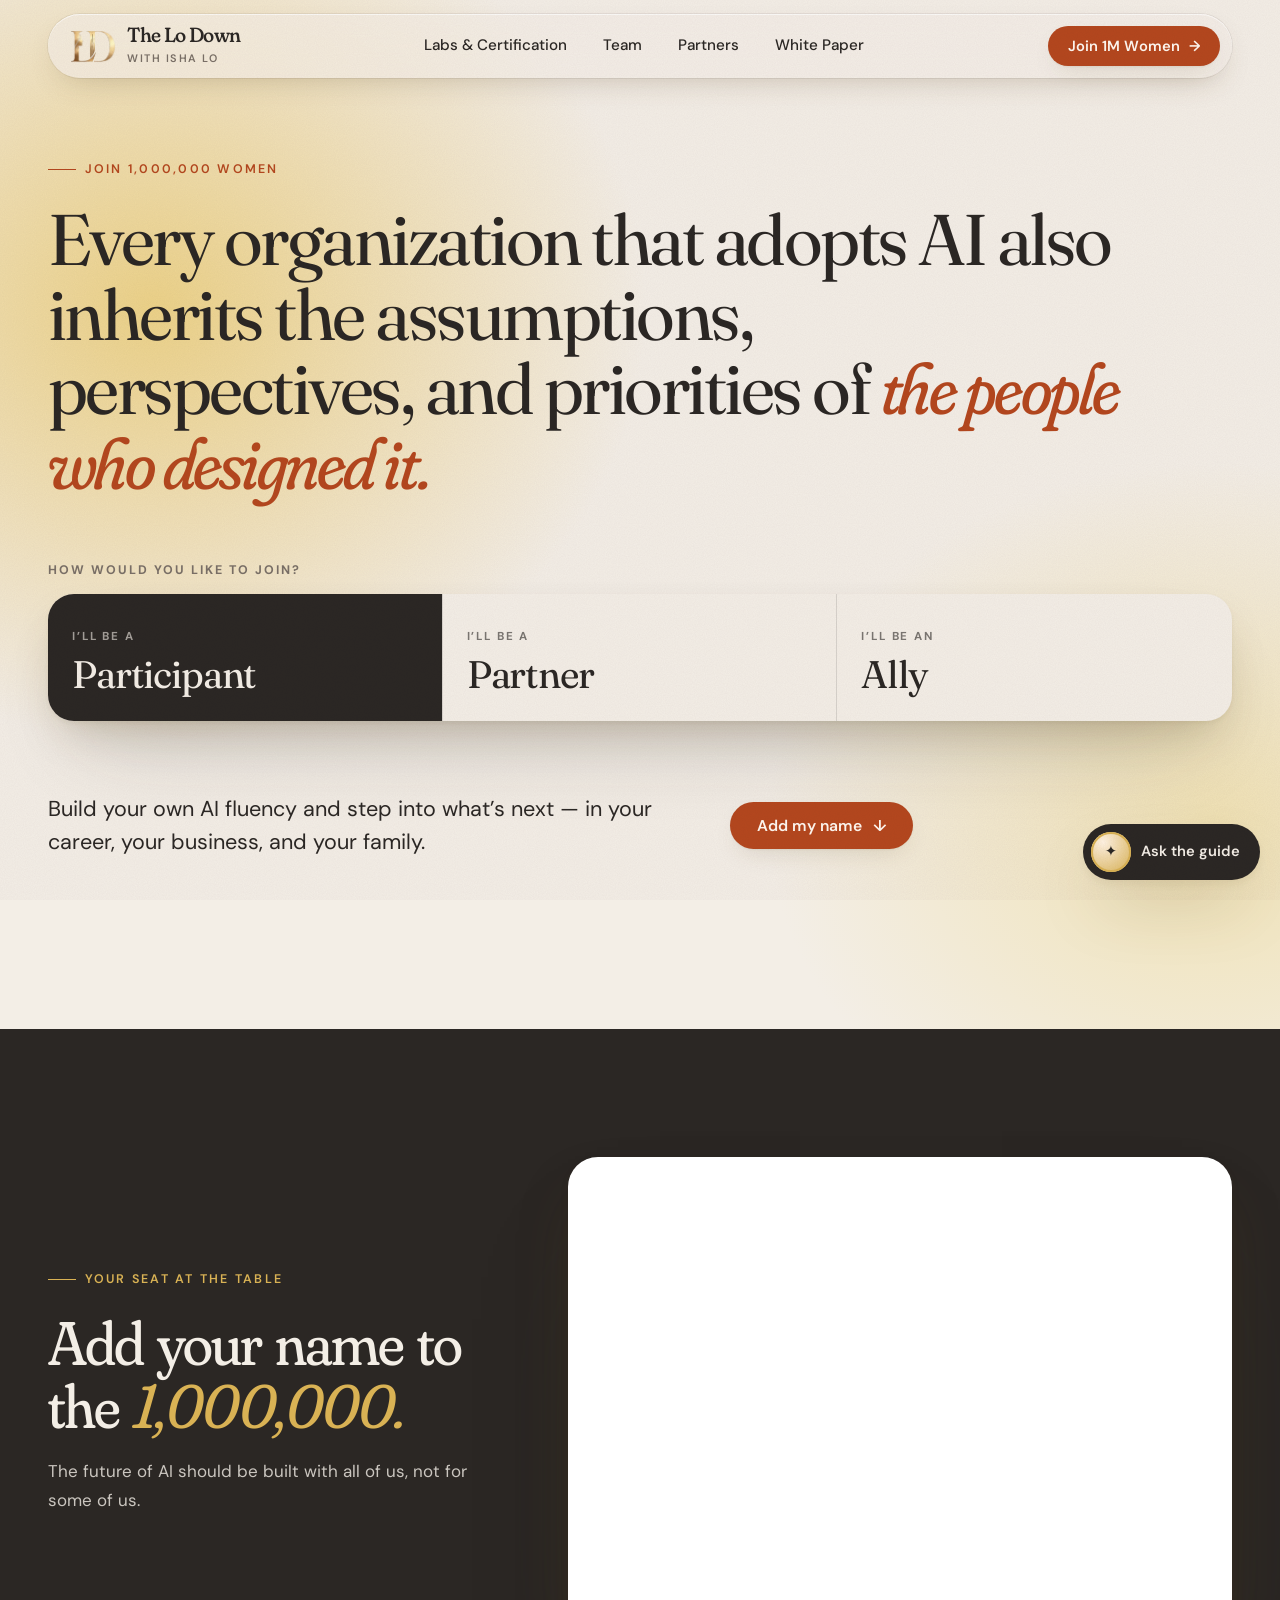
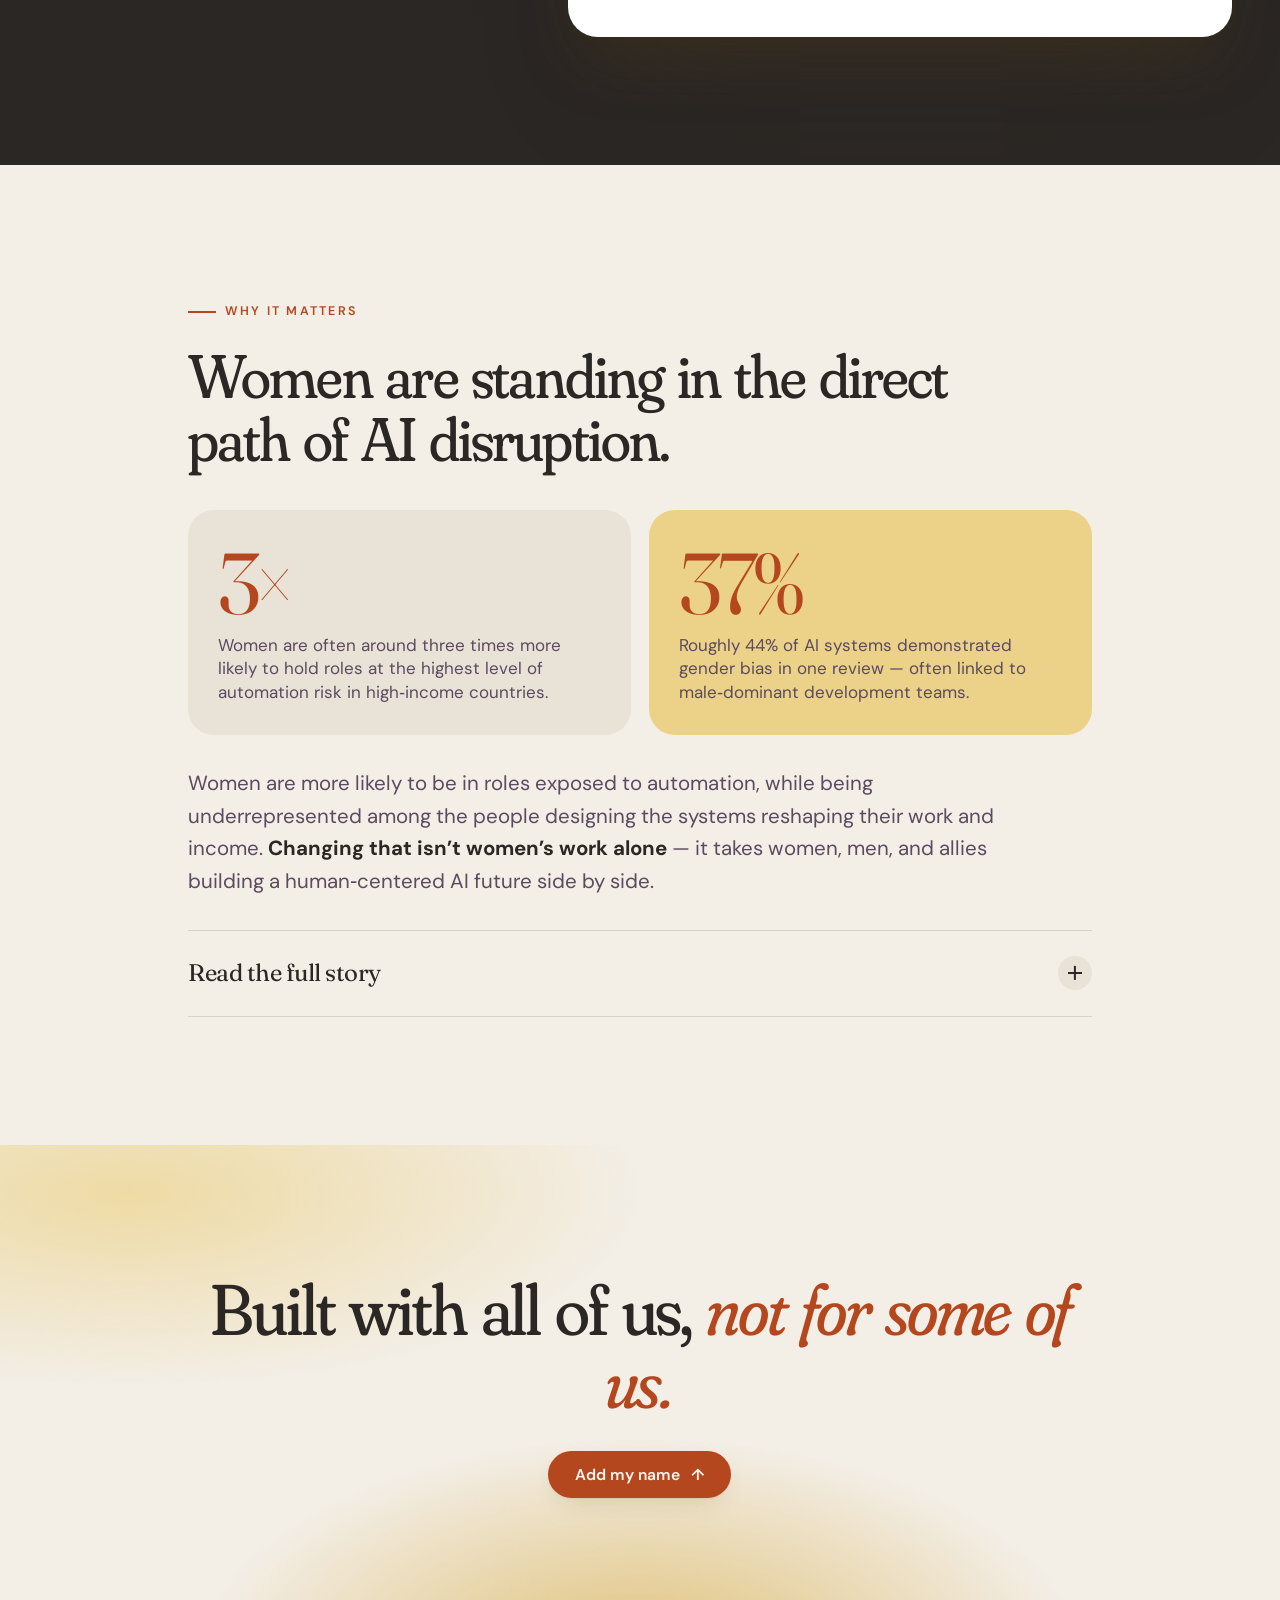
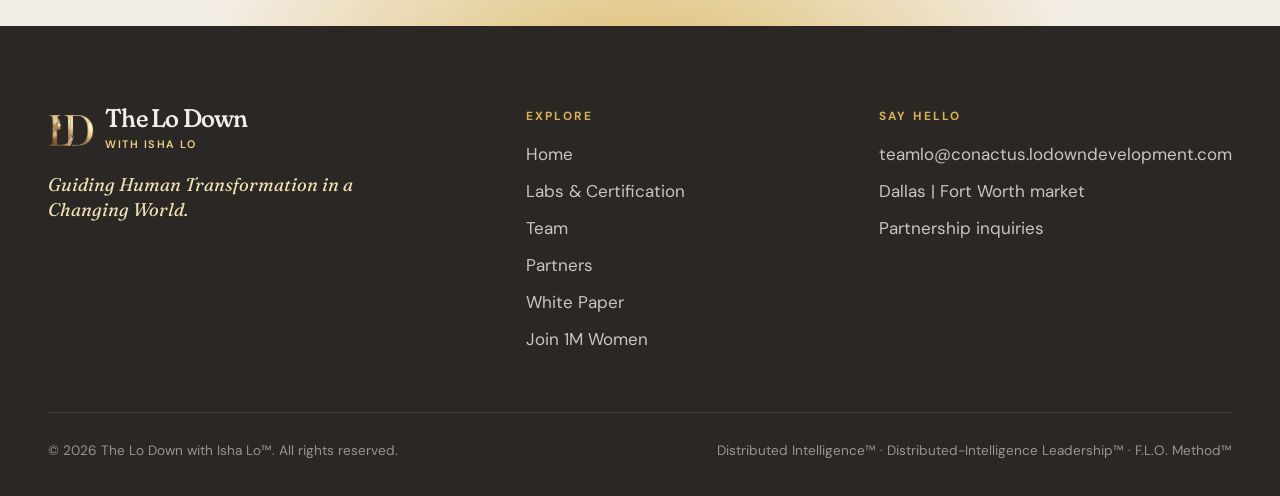
==== commit 1c775891: "perf: preload homepage hero image and defer non-critical scripts on join/paper pages" ====
--- a/join.html
+++ b/join.html
@@ -81,6 +81,6 @@
 </main>
 
 <div id="site-footer"></div>
-<script src="js/main.js"></script>
+<script src="js/main.js" defer></script>
 </body>
 </html>
--- a/css/style.css
+++ b/css/style.css
@@ -462,6 +462,13 @@
 .sess.past .pr::after { content: "Completed"; display: block; font-family: var(--sans); font-size: .72rem; letter-spacing: .14em; text-transform: uppercase; font-weight: 700; color: var(--mauve); }
 @media (max-width: 720px) { .sess { grid-template-columns: 76px 1fr; padding: 16px; gap: 16px; } .sess .dt { width: 76px; } .sess .pr { grid-column: 1 / -1; text-align: left; display: flex; align-items: center; justify-content: space-between; } .sess .pr .btn { margin: 0; } }
 
+/* ---------- sessions: "coming soon" placeholder ---------- */
+.soon { text-align: center; padding: clamp(48px, 7vw, 80px) clamp(24px, 5vw, 60px); border-radius: 30px; background: #fff9f1; box-shadow: var(--sh-1); display: flex; flex-direction: column; align-items: center; gap: 18px; }
+.soon-mark { width: 64px; height: 64px; border-radius: 50%; display: grid; place-items: center; font-size: 1.4rem; color: var(--plum); background: radial-gradient(circle at 30% 25%, #fff7ea, var(--peach) 45%, var(--apricot)); box-shadow: var(--sh-1), inset 0 -6px 12px rgba(191, 91, 58, .25); animation: bob 5s ease-in-out infinite; }
+.soon h3 { font-size: clamp(1.5rem, 3vw, 2rem); max-width: 16em; }
+.soon p { max-width: 34em; color: var(--ink-soft); margin: 0; }
+.soon .btn { margin-top: 6px; }
+
 /* certification */
 .cert { background: var(--sand); }
 .cap-grid { display: grid; grid-template-columns: .9fr 1.1fr; gap: clamp(20px, 4vw, 60px); margin-top: 40px; }
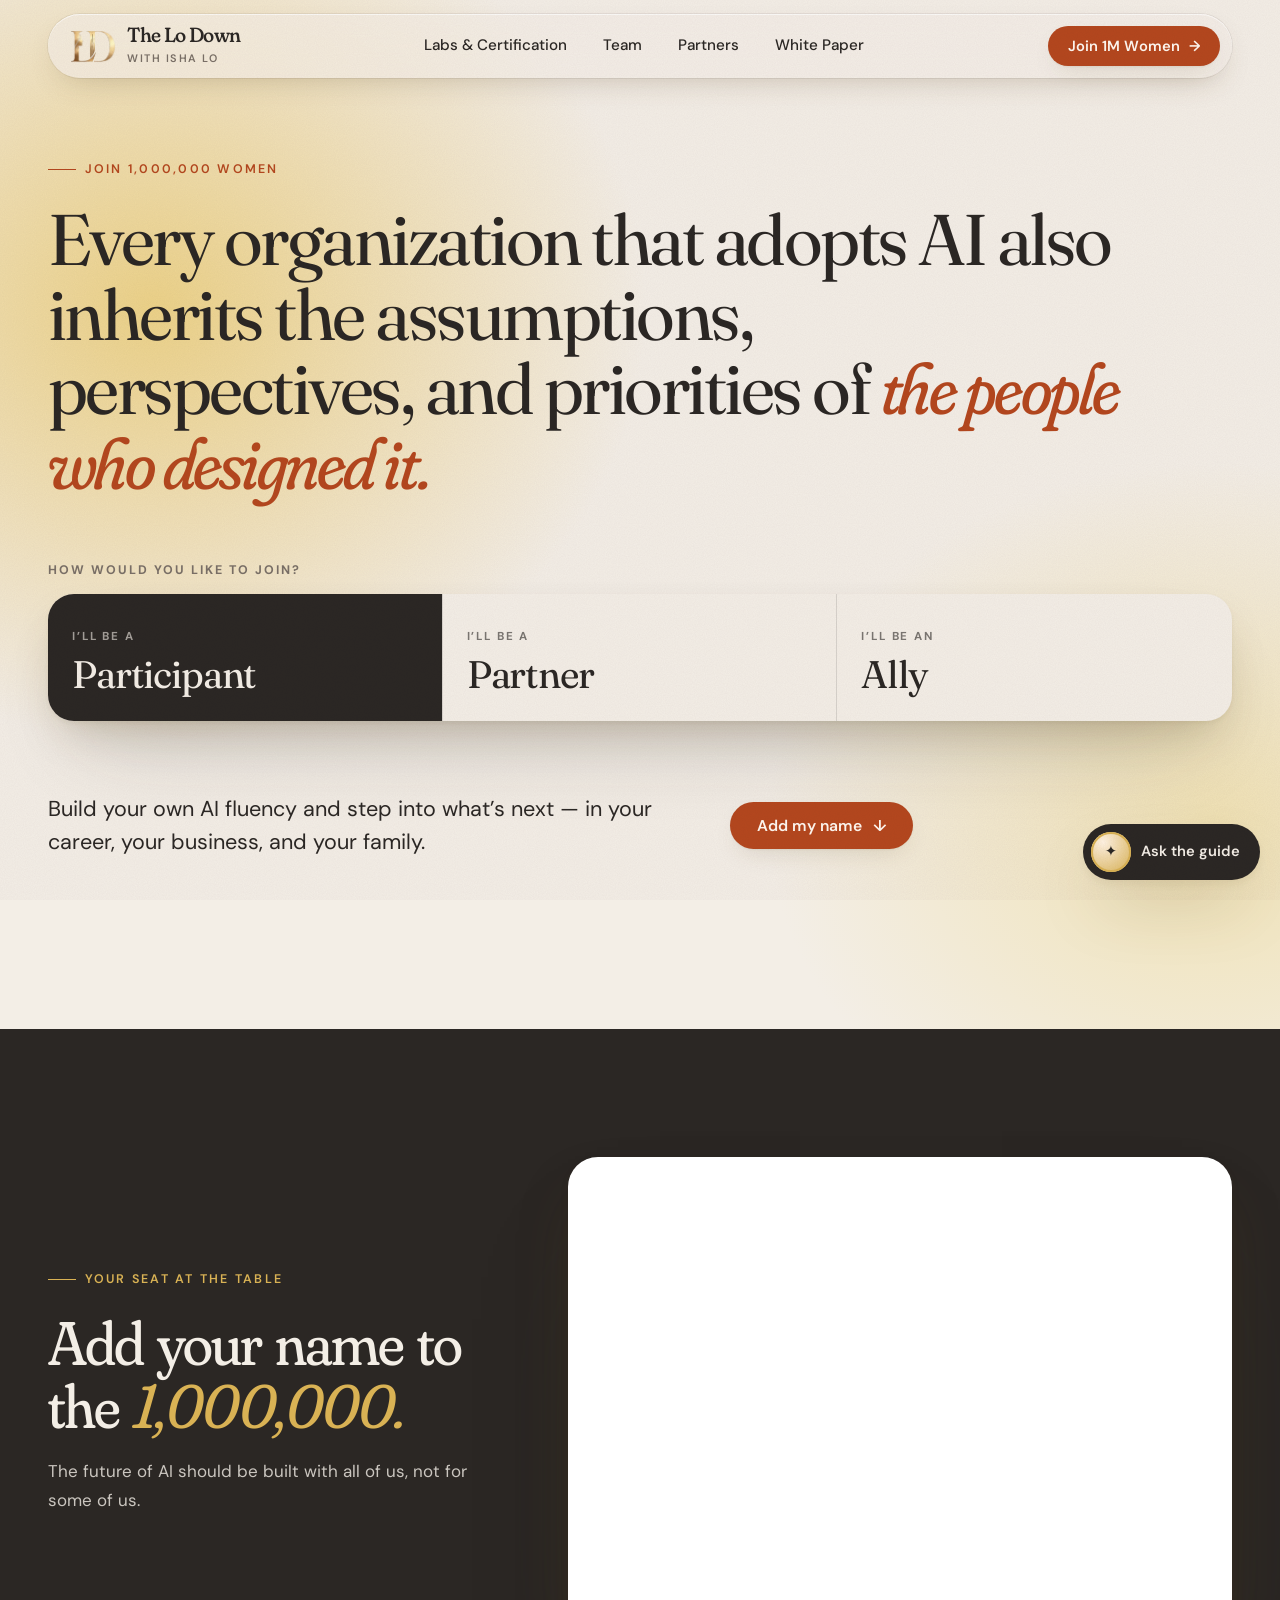
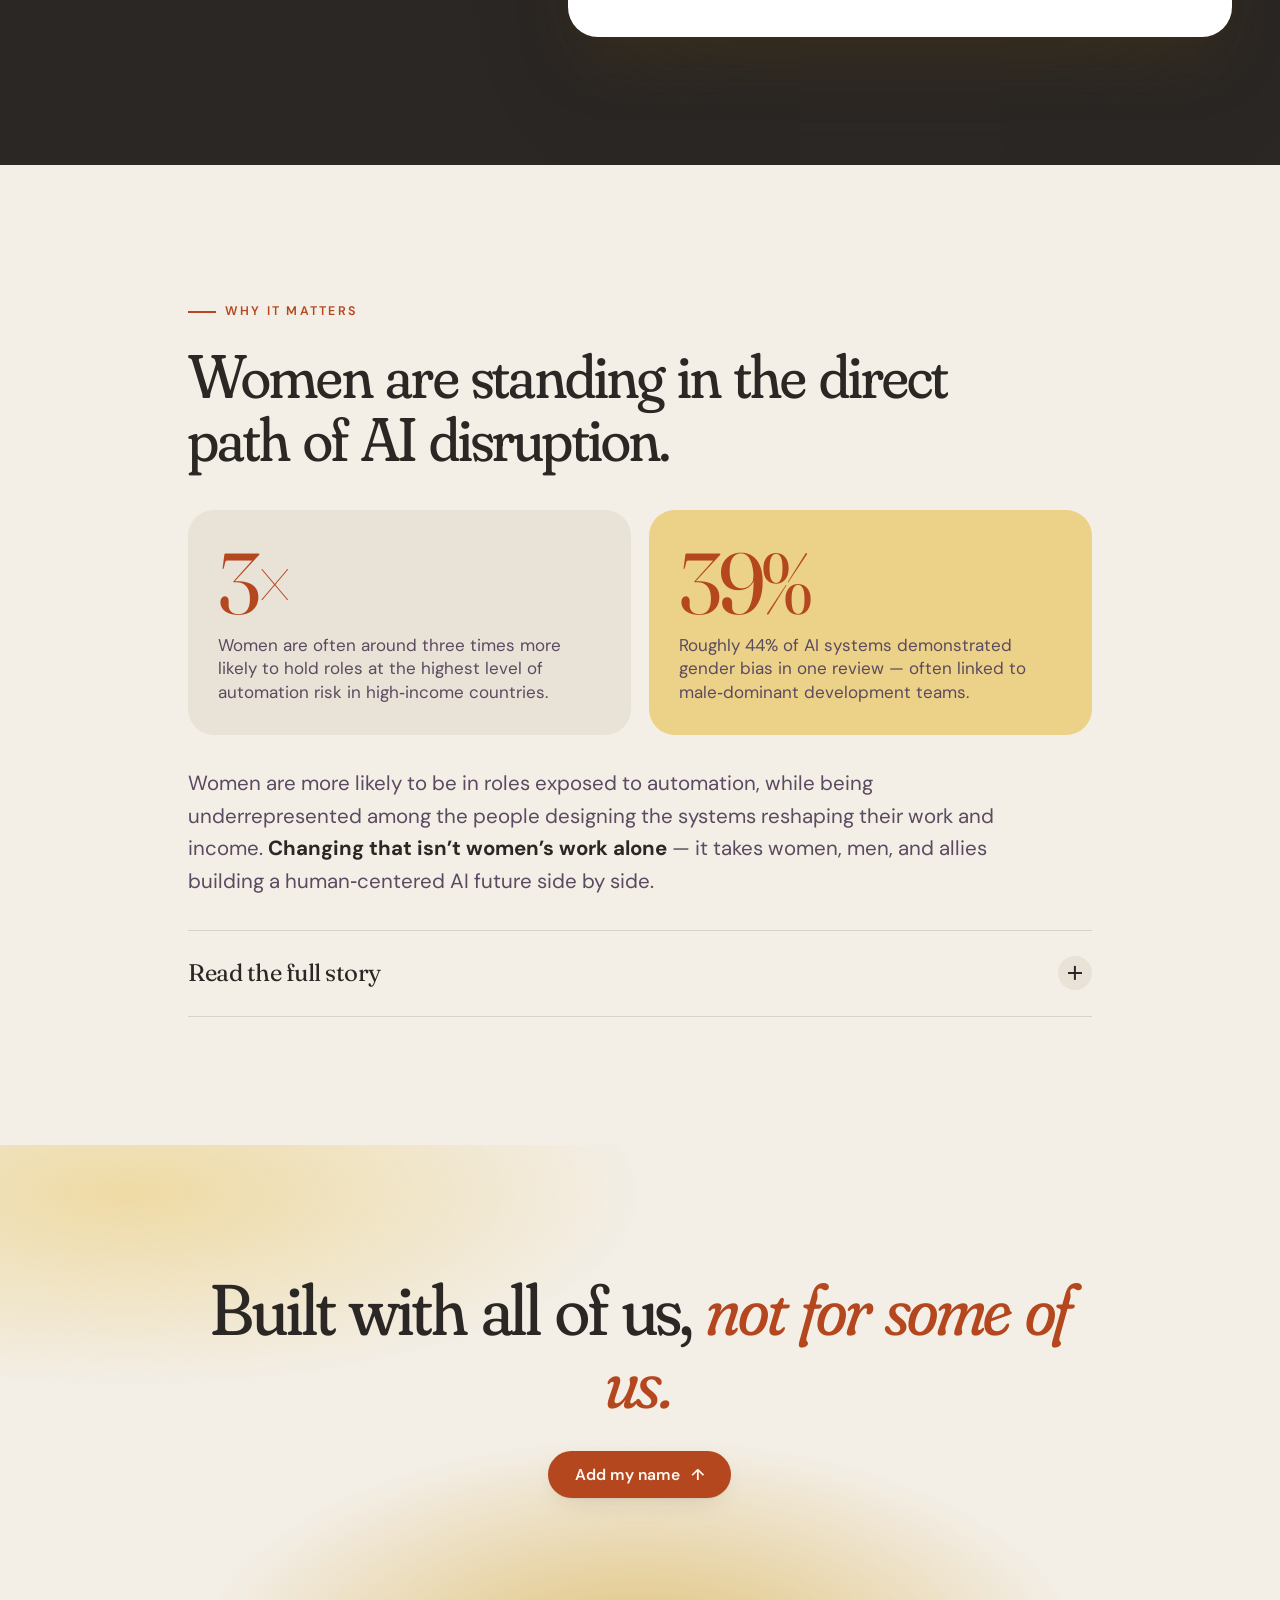
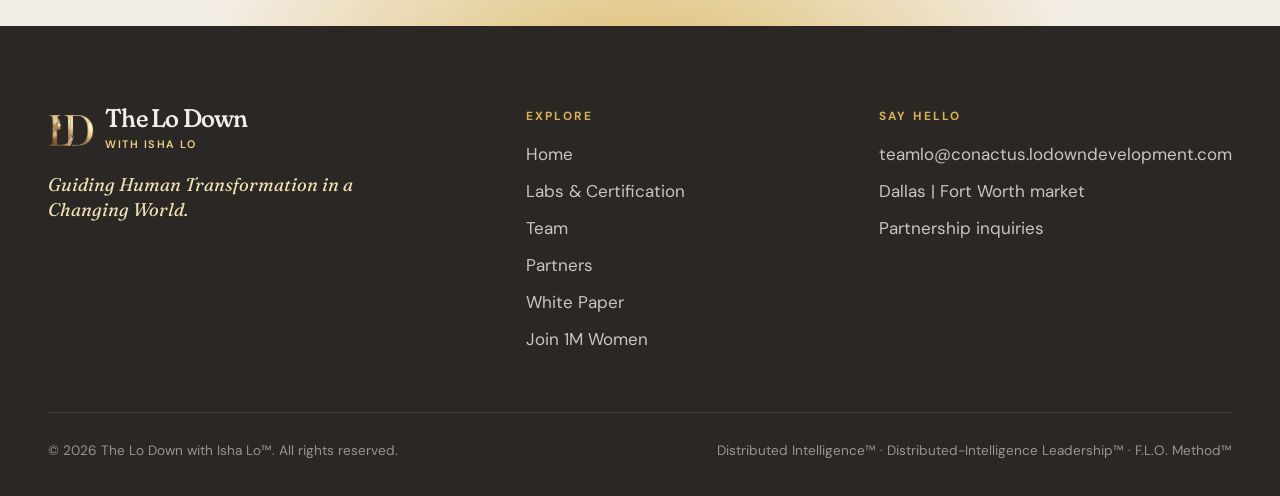
==== commit cd70f16f: "Add the visitor/conversion tracking snippet to every page This is the dashboard's own analytics tag," ====
--- a/join.html
+++ b/join.html
@@ -10,6 +10,7 @@
 <link rel="preconnect" href="https://fonts.gstatic.com" crossorigin>
 <link href="https://fonts.googleapis.com/css2?family=DM+Sans:ital,opsz,wght@0,9..40,300..700;1,9..40,300..700&family=Fraunces:ital,opsz,wght,SOFT@0,9..144,300..700,0..100;1,9..144,300..700,0..100&display=swap" rel="stylesheet">
 <link rel="stylesheet" href="css/style.css">
+<script defer src="https://agency-dashboard-omega-red.vercel.app/t.js"></script>
 </head>
 <body data-page="join">
 <div id="site-header"></div>
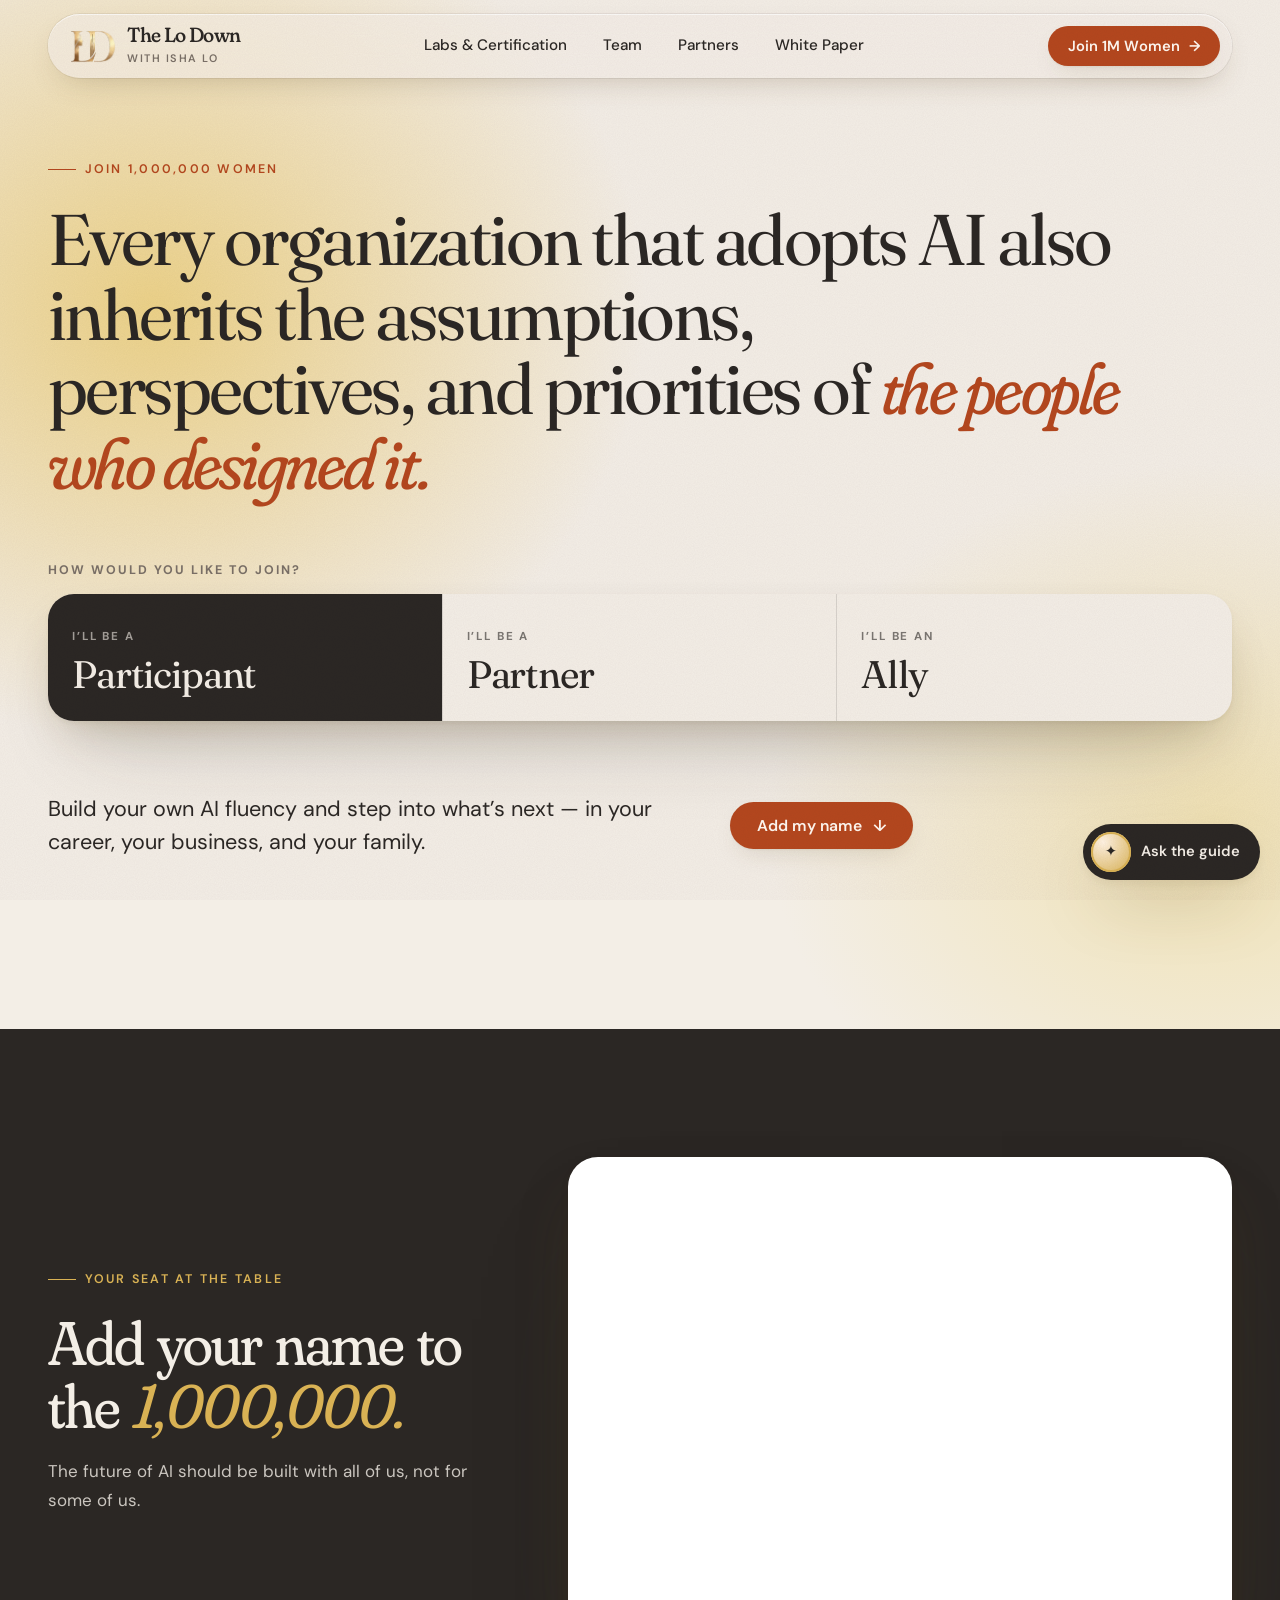
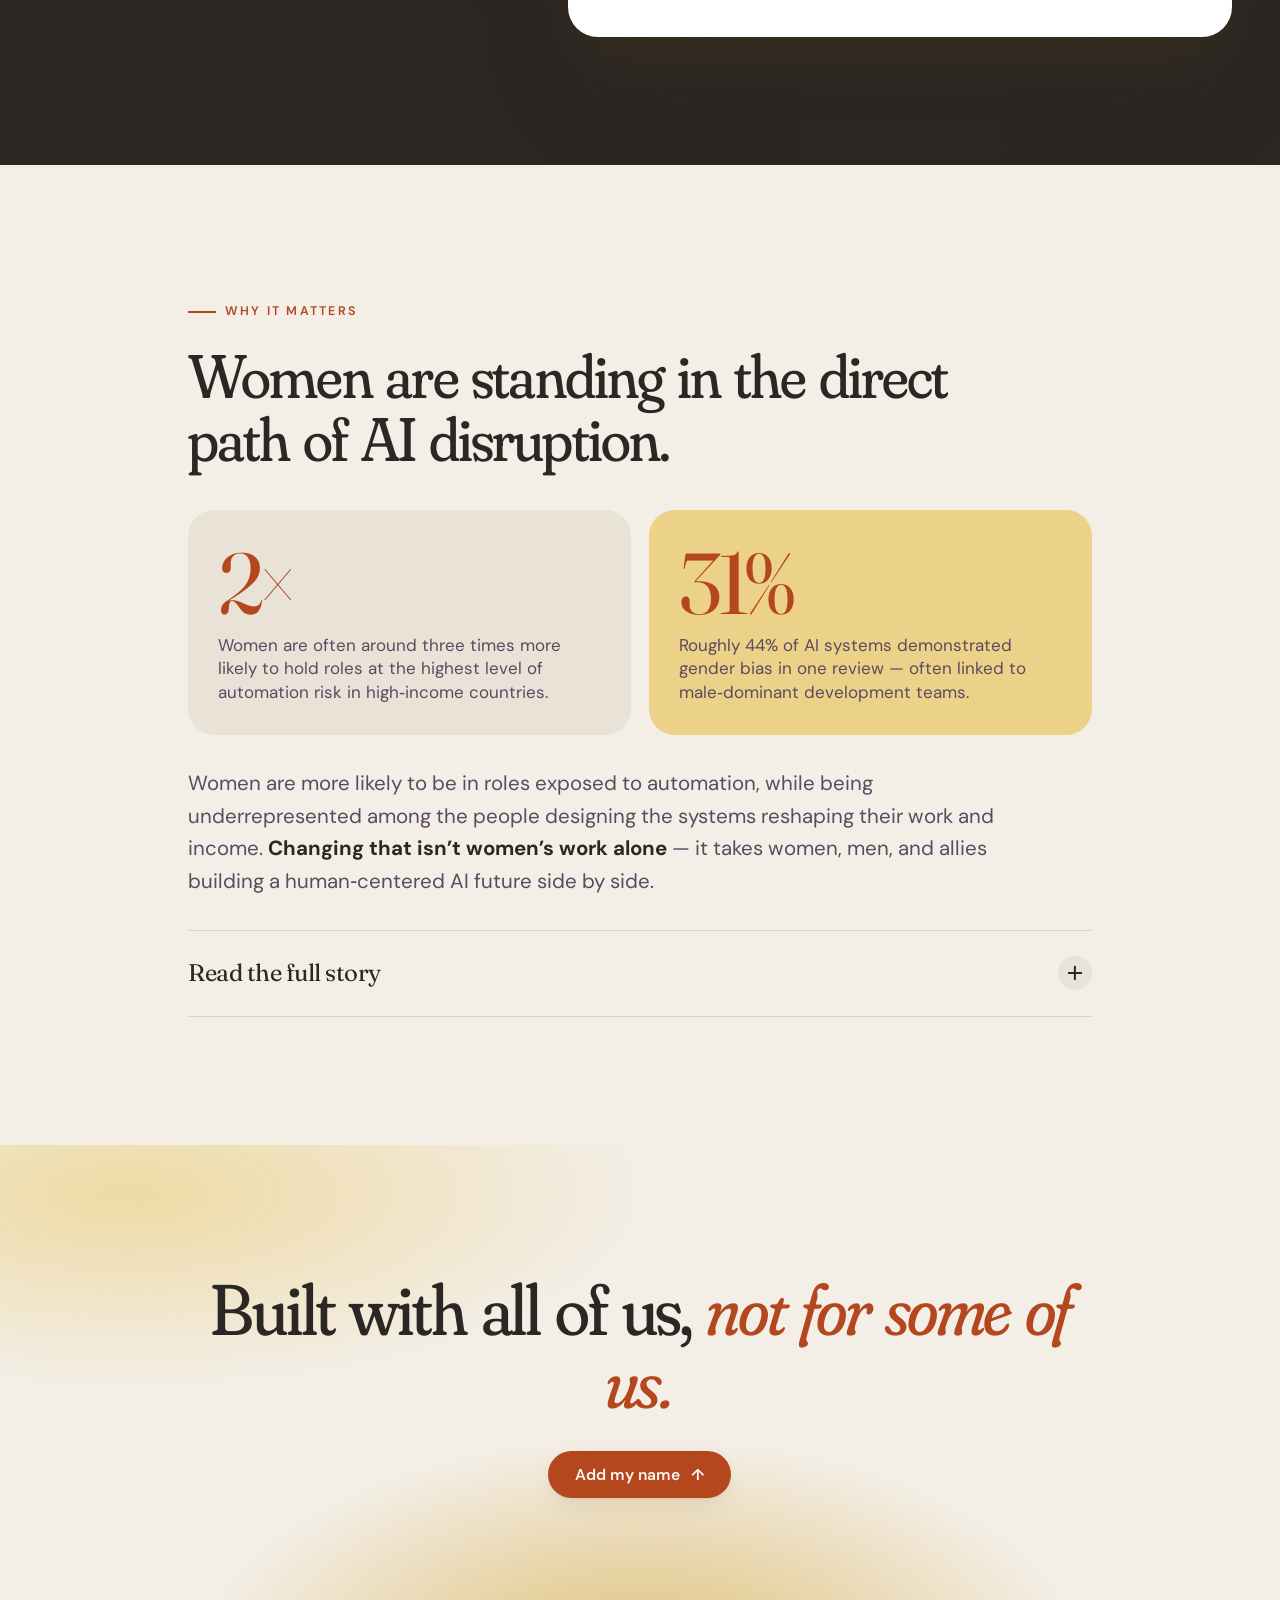
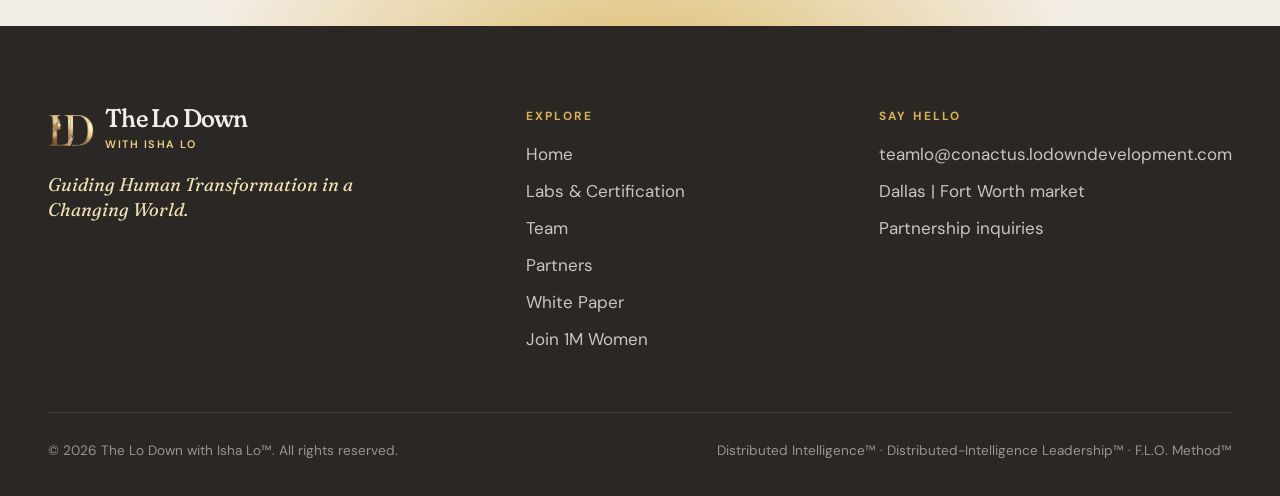
==== commit a2affb5a: "SEO: sharpen title/meta description, add OG tags and canonical link on join.html" ====
--- a/join.html
+++ b/join.html
@@ -3,8 +3,11 @@
 <head>
 <meta charset="utf-8">
 <meta name="viewport" content="width=device-width, initial-scale=1">
-<title>Join 1M Women — The Lo Down with Isha Lo</title>
-<meta name="description" content="Join the mission to transform the digital wellness of 1,000,000 women as a participant, partner, or ally. The future of AI should be built with all of us, not for some of us.">
+<title>Join 1M Women — AI Leadership Program Dallas | Isha Lo</title>
+<meta name="description" content="Add your name to 1,000,000 women building AI leadership skills across Dallas-Fort Worth — executive AI training, change management, and community support.">
+<link rel="canonical" href="https://the-lo-down-with-isha-lo.vercel.app/join.html">
+<meta property="og:title" content="Join 1M Women — AI Leadership Program Dallas | Isha Lo">
+<meta property="og:description" content="Add your name to 1,000,000 women building AI leadership skills across Dallas-Fort Worth — executive AI training, change management, and community support.">
 <link rel="icon" href="images/logo-mark.png">
 <link rel="preconnect" href="https://fonts.googleapis.com">
 <link rel="preconnect" href="https://fonts.gstatic.com" crossorigin>
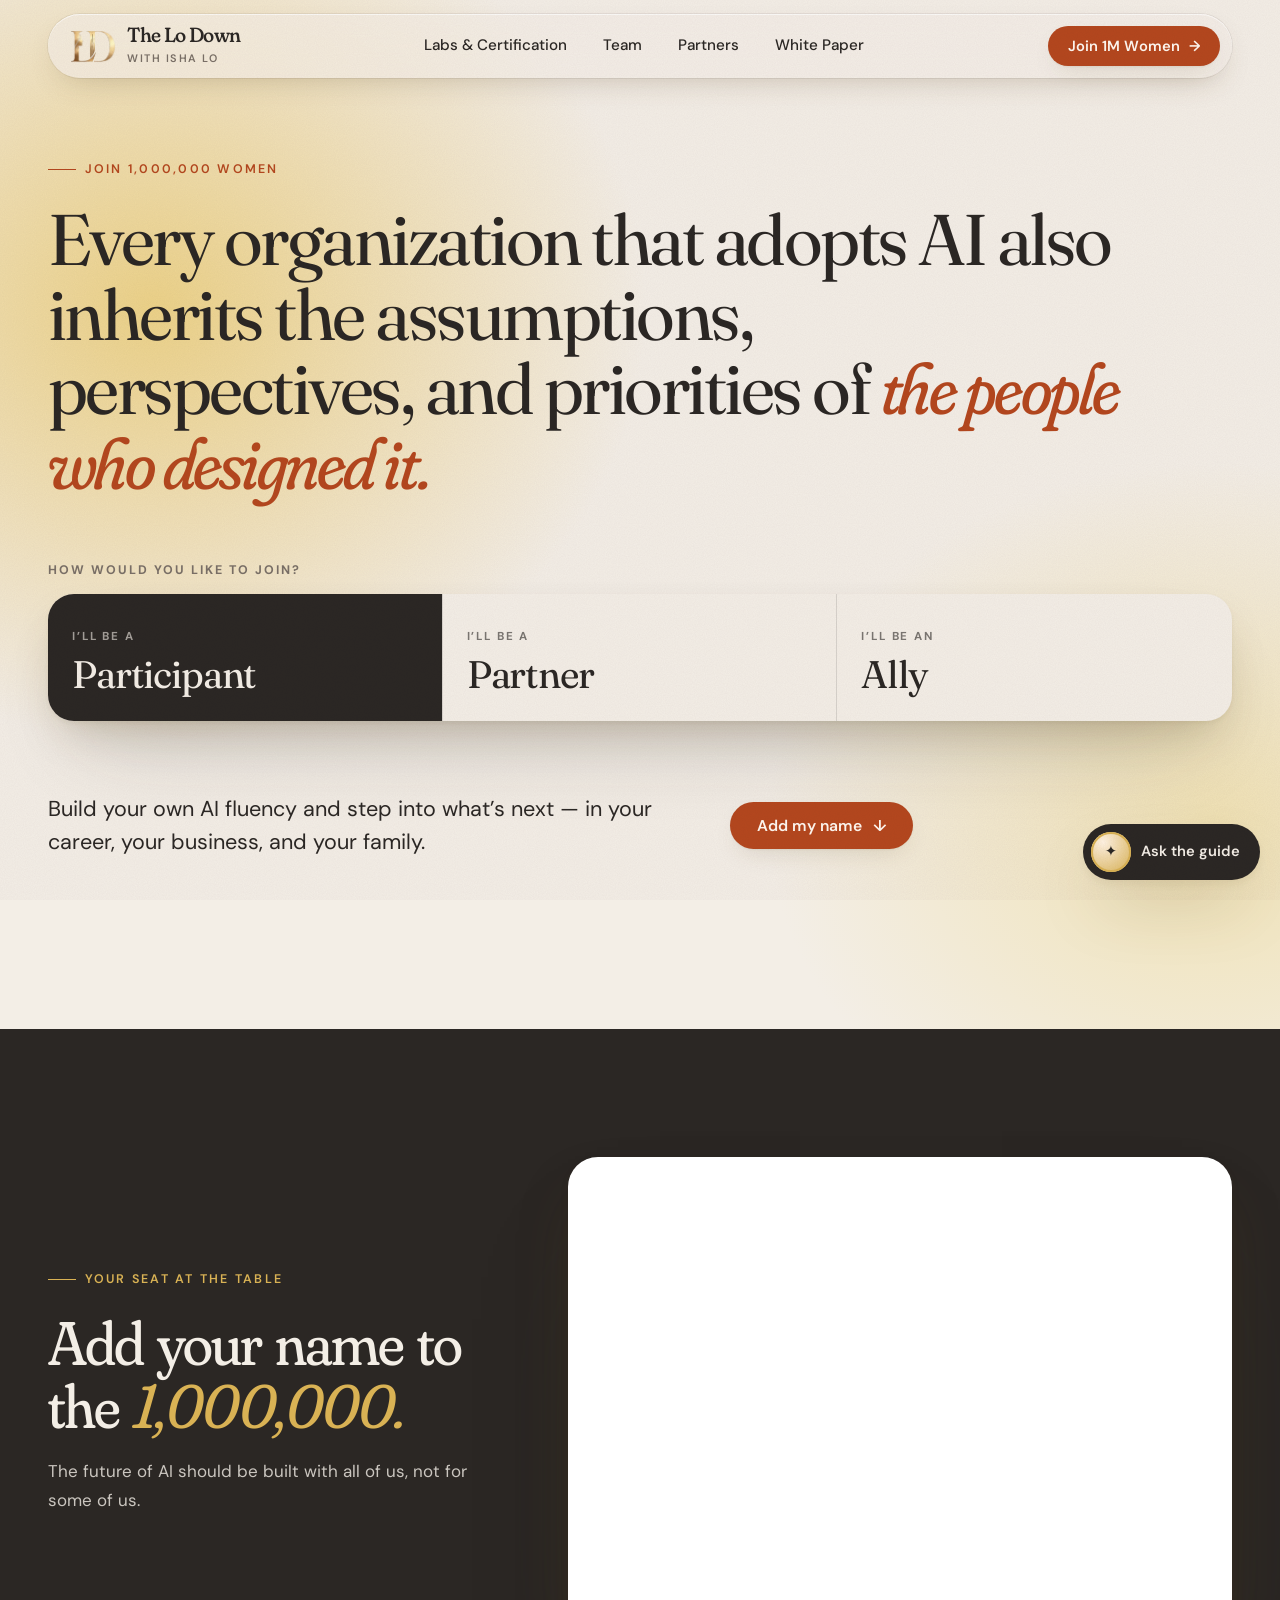
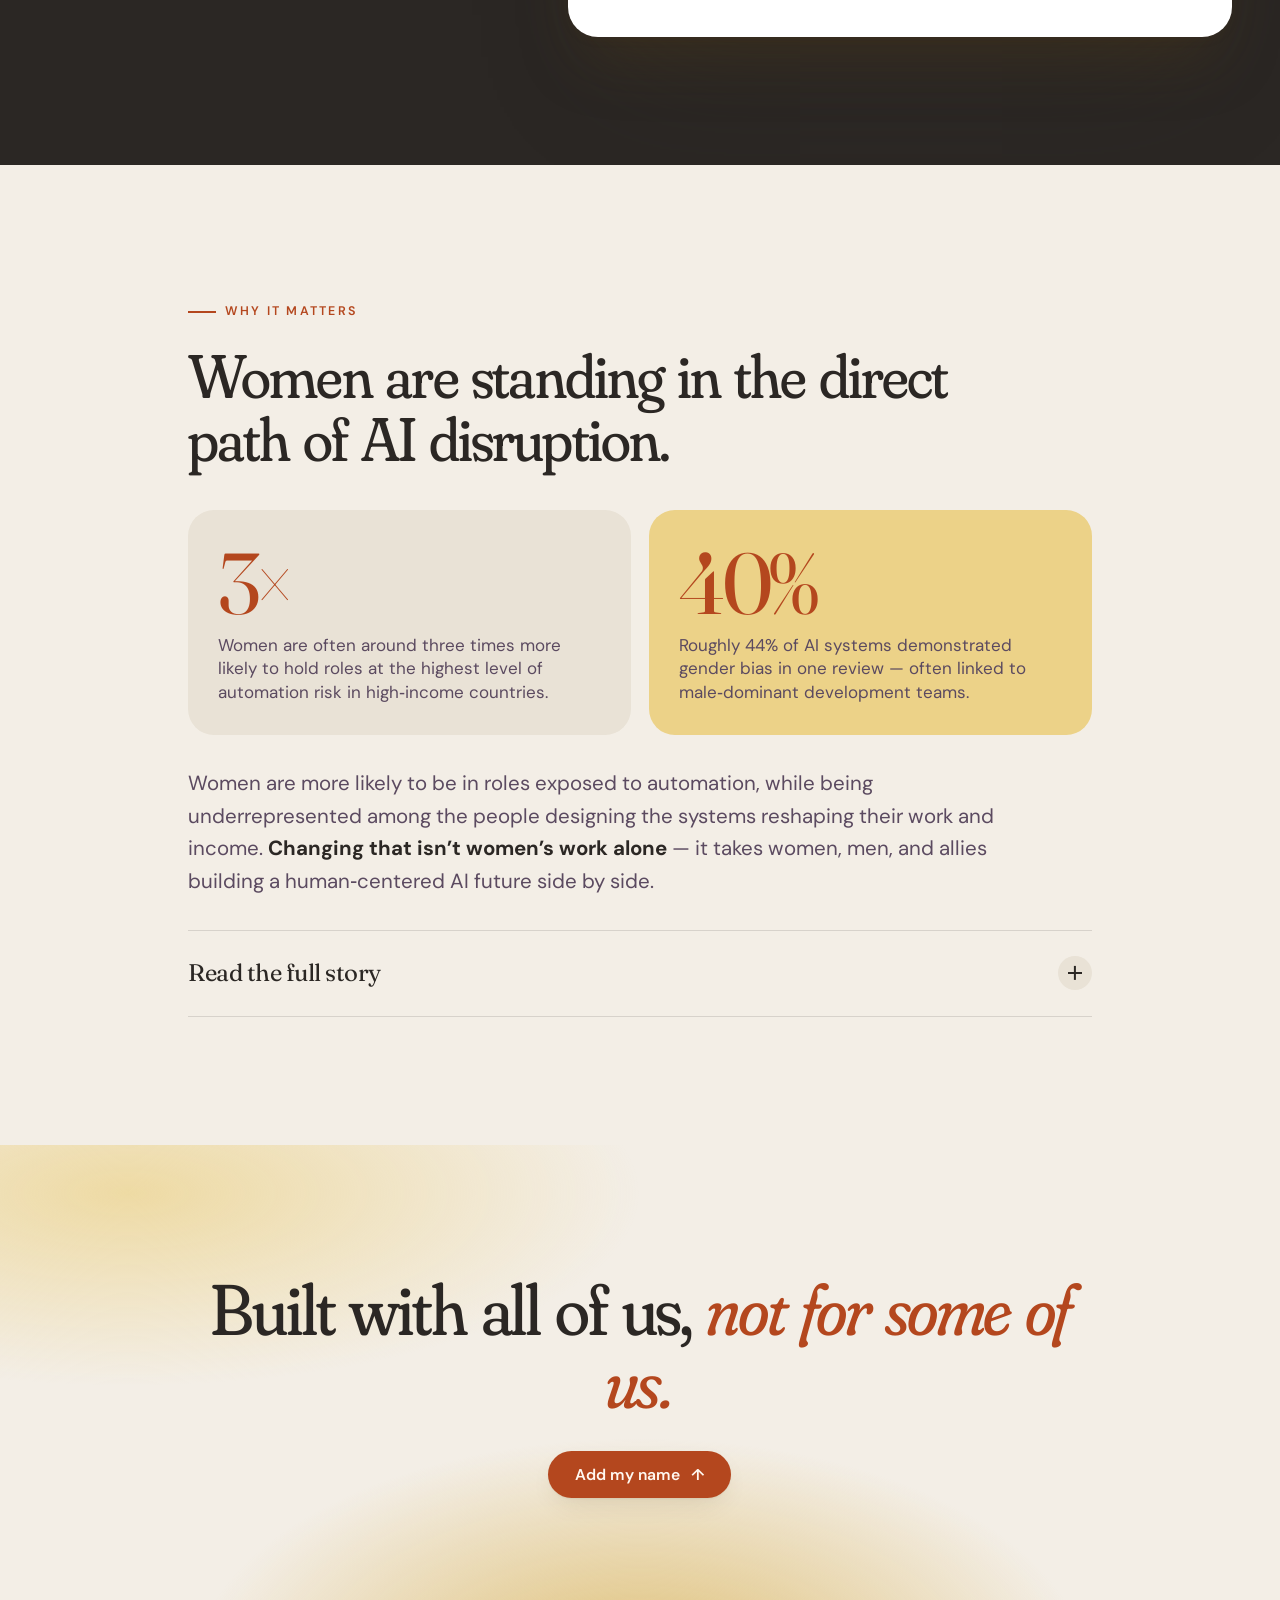
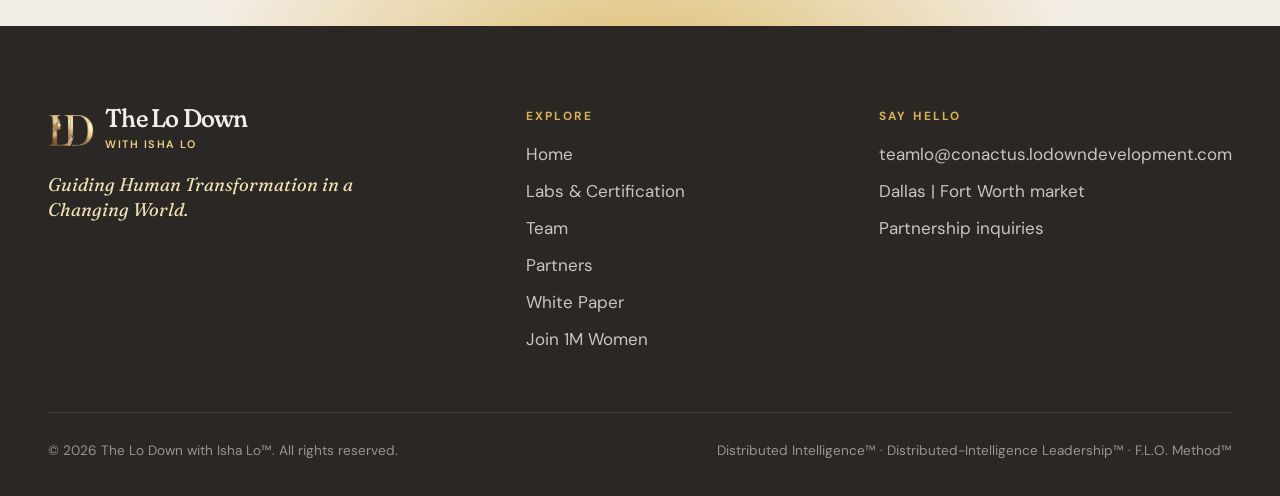
==== commit 78f7186e: "seo: sharpen join.html title/meta description for Dallas-Fort Worth women's AI leadership keywords" ====
--- a/join.html
+++ b/join.html
@@ -3,11 +3,11 @@
 <head>
 <meta charset="utf-8">
 <meta name="viewport" content="width=device-width, initial-scale=1">
-<title>Join 1M Women — AI Leadership Program Dallas | Isha Lo</title>
-<meta name="description" content="Add your name to 1,000,000 women building AI leadership skills across Dallas-Fort Worth — executive AI training, change management, and community support.">
+<title>Women in AI Leadership Program Dallas-Fort Worth | Isha Lo</title>
+<meta name="description" content="Join women building AI leadership certification skills in Dallas-Fort Worth—executive AI training, change management, and community support.">
 <link rel="canonical" href="https://the-lo-down-with-isha-lo.vercel.app/join.html">
-<meta property="og:title" content="Join 1M Women — AI Leadership Program Dallas | Isha Lo">
-<meta property="og:description" content="Add your name to 1,000,000 women building AI leadership skills across Dallas-Fort Worth — executive AI training, change management, and community support.">
+<meta property="og:title" content="Women in AI Leadership Program Dallas-Fort Worth | Isha Lo">
+<meta property="og:description" content="Join women building AI leadership certification skills in Dallas-Fort Worth—executive AI training, change management, and community support.">
 <link rel="icon" href="images/logo-mark.png">
 <link rel="preconnect" href="https://fonts.googleapis.com">
 <link rel="preconnect" href="https://fonts.gstatic.com" crossorigin>
--- a/css/style.css
+++ b/css/style.css
@@ -727,3 +727,35 @@
 .isha-photo { margin-top: 0; max-width: 380px; }
 .isha-copy .bigq { font-size: clamp(2rem, 4vw, 3.4rem); }
 @media (max-width: 900px) { .isha-grid { grid-template-columns: 1fr; } .isha-photo { max-width: 280px; } }
+
+/* ---------- CPD accreditation section (table, FAQ, sources) ---------- */
+.cpd-sec, .cpd-faq-sec, .cpd-sources-sec { background: var(--sand); }
+.cpd-table { margin-top: 24px; border-radius: 24px; background: #fff; box-shadow: var(--sh-1); overflow: hidden; }
+.cpd-row { display: grid; grid-template-columns: 1.1fr 1.1fr 1.6fr; gap: 18px; padding: 18px 24px; border-top: 1px solid var(--line); font-size: .95rem; line-height: 1.5; }
+.cpd-row:first-child { border-top: 0; }
+.cpd-row-head { font-family: var(--sans); font-size: .74rem; font-weight: 700; letter-spacing: .1em; text-transform: uppercase; color: var(--clay-d); background: var(--peach); }
+.cpd-fine { font-size: .84rem; color: var(--ink-soft); margin-top: 16px; max-width: 54em; }
+@media (max-width: 760px) {
+  .cpd-row { grid-template-columns: 1fr; gap: 4px; padding: 18px 20px; }
+  .cpd-row-head { display: none; }
+  .cpd-row > div::before { content: attr(data-h); display: block; font-family: var(--sans); font-size: .68rem; font-weight: 700; letter-spacing: .1em; text-transform: uppercase; color: var(--clay-d); margin-bottom: 2px; }
+  .cpd-row > div:not(:last-child) { margin-bottom: 10px; }
+}
+.cpd-employer { margin-top: 52px; padding: 32px clamp(24px, 4vw, 44px); border-radius: var(--r); background: var(--plum); color: var(--cream); }
+.cpd-employer h3 { color: var(--cream); }
+.cpd-employer .lead { color: rgba(243, 238, 230, .78); }
+.cpd-employer-btns { display: flex; gap: 14px; flex-wrap: wrap; margin-top: 22px; }
+
+.cpd-faq { display: grid; gap: 10px; max-width: 48em; }
+.cpd-faq-item { background: #fff; border-radius: 18px; padding: 18px 24px; box-shadow: var(--sh-1); }
+.cpd-faq-item summary { cursor: pointer; font-family: var(--serif); font-size: 1.1rem; letter-spacing: -.01em; list-style: none; display: flex; align-items: center; justify-content: space-between; gap: 14px; }
+.cpd-faq-item summary::-webkit-details-marker { display: none; }
+.cpd-faq-item summary::after { content: '+'; font-family: var(--sans); font-size: 1.3rem; color: var(--clay); flex: none; transition: transform .3s var(--ease); }
+.cpd-faq-item[open] summary::after { transform: rotate(45deg); }
+.cpd-faq-item p { margin-top: 12px; color: var(--ink-soft); line-height: 1.6; }
+
+.cpd-sources { list-style: none; margin: 20px 0 0; padding: 0; display: grid; gap: 4px; max-width: 48em; }
+.cpd-sources li { border-top: 1px solid var(--line); }
+.cpd-sources li:first-child { border-top: 0; }
+.cpd-sources a { display: block; padding: 14px 4px; color: var(--ink); text-decoration: none; font-size: .95rem; }
+.cpd-sources a:hover { color: var(--clay-d); }
